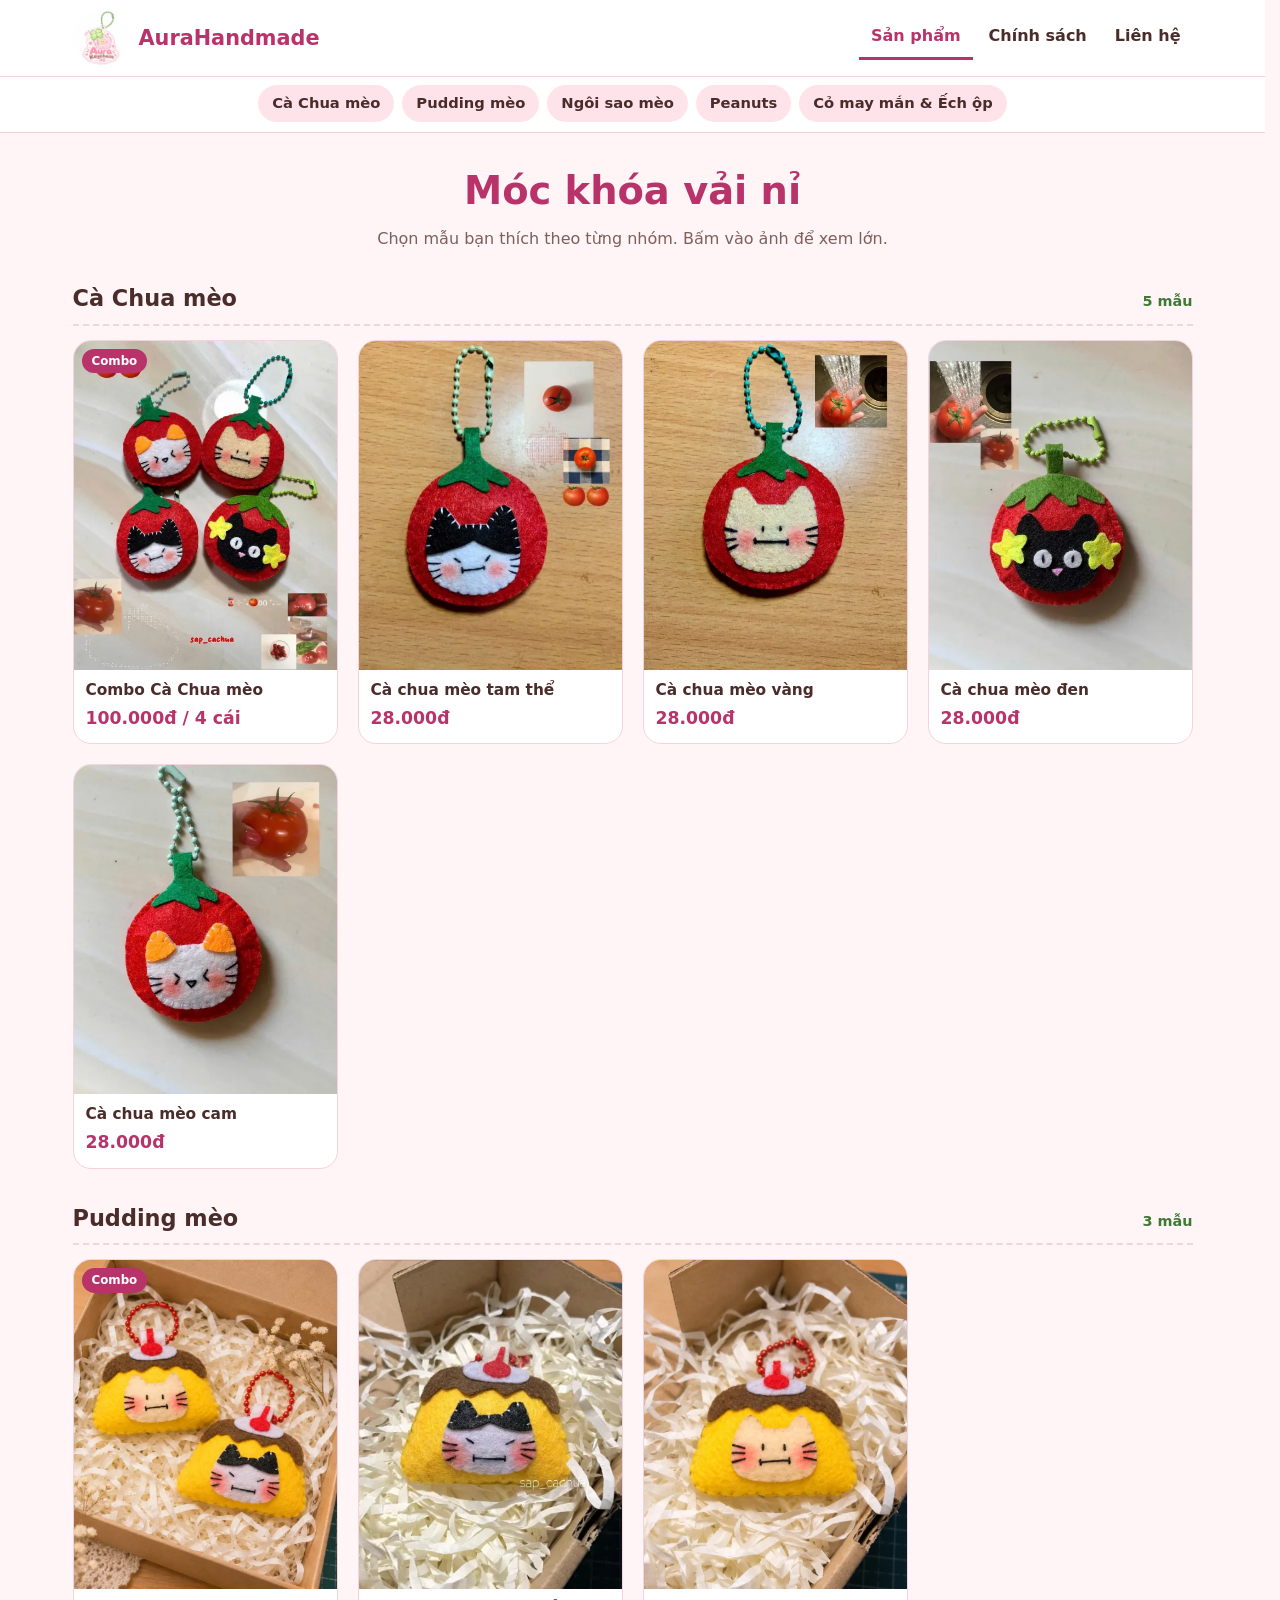
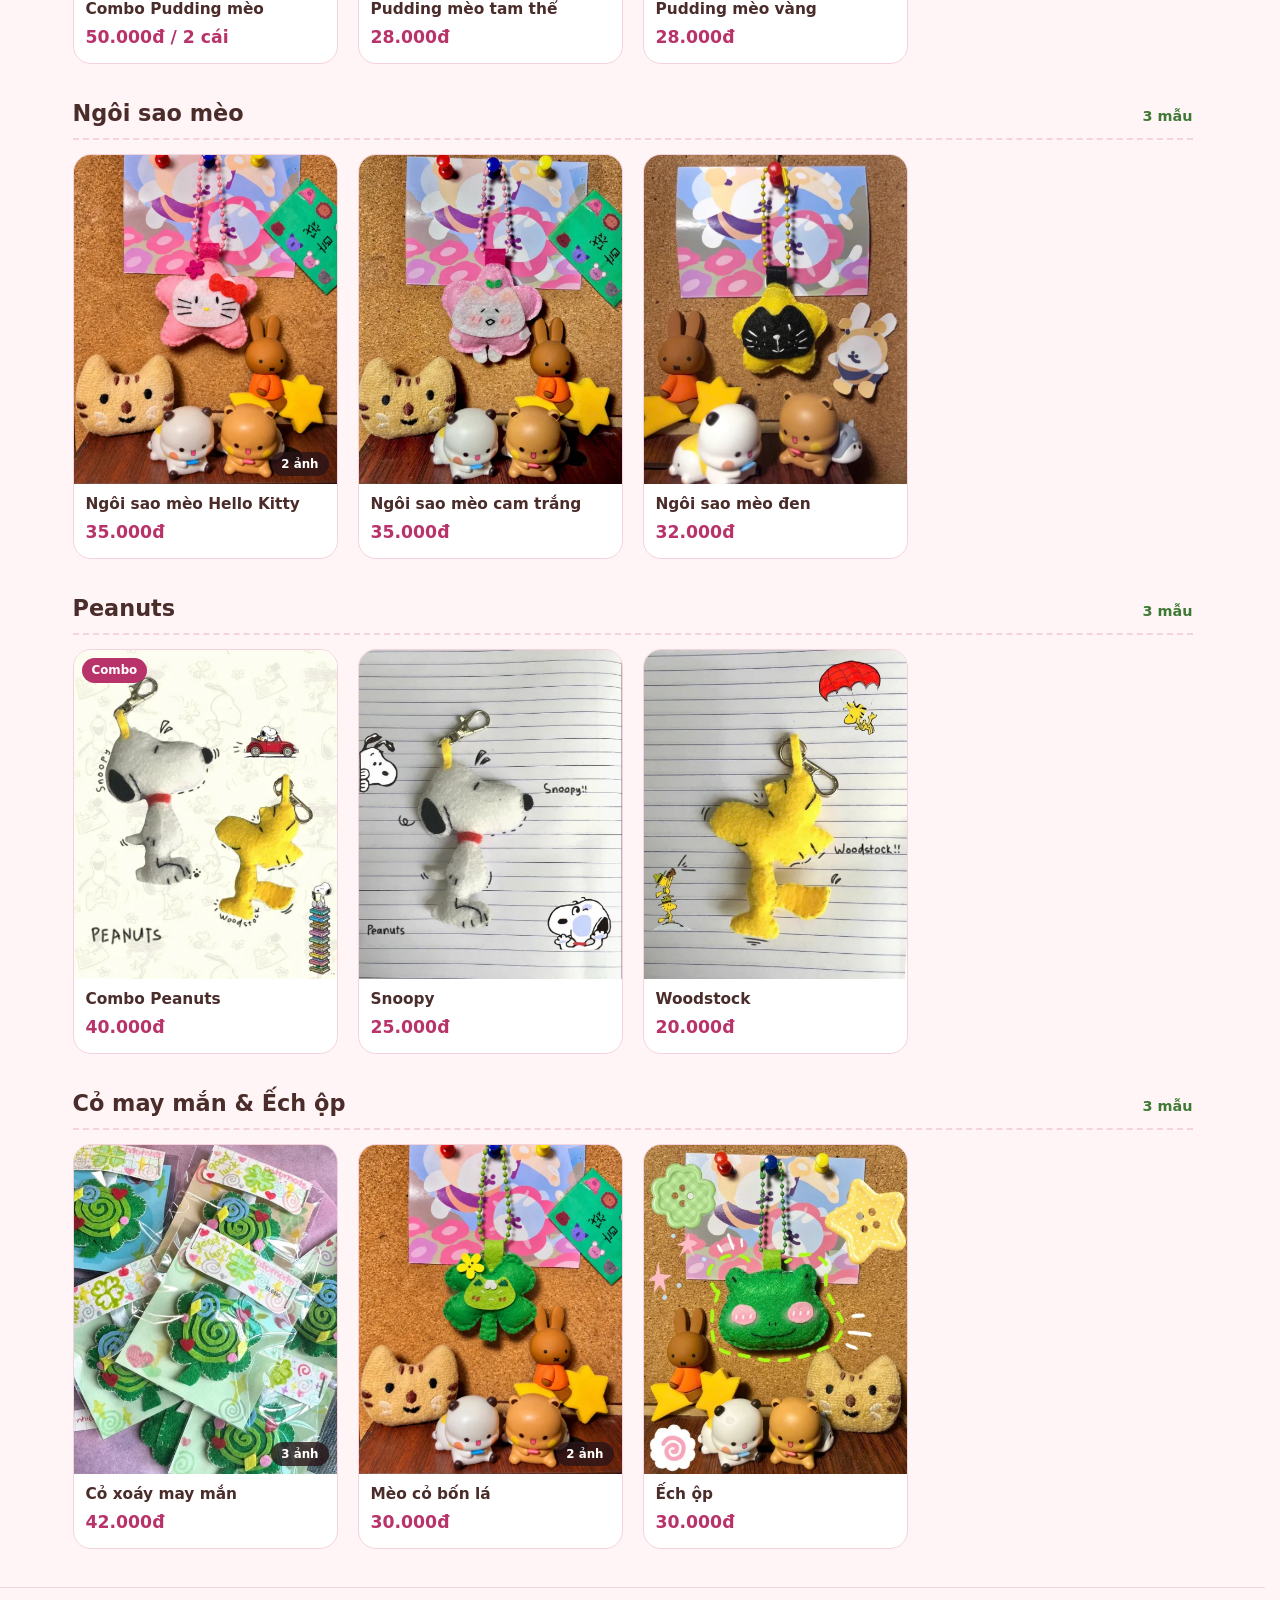
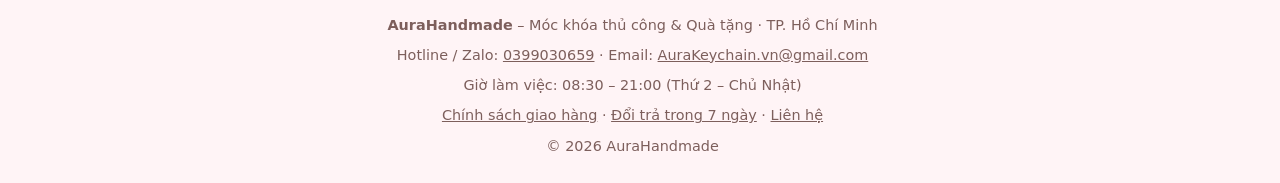
==== index.html @ 4227e66e "Đổi tên thành AuraHandmade, thêm trang Chính sách và Liên hệ - Chính sách giao hàng và đổi trả trong" ====
<!doctype html>
<html lang="vi">
<head>
<meta charset="utf-8">
<meta name="viewport" content="width=device-width, initial-scale=1">
<title>AuraHandmade – Móc khóa vải nỉ</title>
<meta name="description" content="AuraHandmade: móc khóa vải nỉ Cà Chua mèo, Pudding mèo, Ngôi sao mèo, Peanuts, Cỏ may mắn và Ếch ộp. Xem hình ảnh và giá từng mẫu.">
<meta name="theme-color" content="#fff4f6">
<link rel="icon" type="image/png" href="anh/favicon-64.png">
<link rel="stylesheet" href="style.css">
</head>
<body>

<a class="skip" href="#noi-dung">Bỏ qua tới sản phẩm</a>

<header class="top">
  <div class="wrap">
    <a class="brand" href="./">
      <img src="anh/logo-256.webp" alt="" width="56" height="56">
      <span>AuraHandmade</span>
    </a>
    <nav aria-label="Trang">
      <ul class="pages">
        <li><a href="./" aria-current="page">Sản phẩm</a></li>
        <li><a href="chinh-sach.html">Chính sách</a></li>
        <li><a href="lien-he.html">Liên hệ</a></li>
      </ul>
    </nav>
  </div>
</header>

<nav class="groups" aria-label="Nhóm sản phẩm">
  <ul id="menu" class="wrap"></ul>
</nav>

<main id="noi-dung" class="wrap">
  <div class="intro">
    <h1>Móc khóa vải nỉ</h1>
    <p>Chọn mẫu bạn thích theo từng nhóm. Bấm vào ảnh để xem lớn.</p>
  </div>
  <noscript><p>Trang cần JavaScript để hiển thị danh sách sản phẩm.</p></noscript>
  <div id="catalog"></div>
</main>

<footer>
  <div class="wrap">
    <p><strong>AuraHandmade</strong> – Móc khóa thủ công &amp; Quà tặng · TP. Hồ Chí Minh</p>
    <p>Hotline / Zalo: <a href="tel:0399030659">0399030659</a> · Email: <a href="mailto:AuraKeychain.vn@gmail.com">AuraKeychain.vn@gmail.com</a></p>
    <p>Giờ làm việc: 08:30 – 21:00 (Thứ 2 – Chủ Nhật)</p>
    <p><a href="chinh-sach.html#giao-hang">Chính sách giao hàng</a> · <a href="chinh-sach.html#doi-tra">Đổi trả trong 7 ngày</a> · <a href="lien-he.html">Liên hệ</a></p>
    <p>© 2026 AuraHandmade</p>
  </div>
</footer>

<dialog id="viewer" closedby="any" aria-labelledby="vTitle">
  <button type="button" class="close" id="vClose" aria-label="Đóng">×</button>
  <img id="vImg" alt="">
  <div class="vbar">
    <button type="button" class="nav" id="vPrev" aria-label="Ảnh trước">‹</button>
    <div class="vtext">
      <h2 id="vTitle"></h2>
      <p><b id="vPrice"></b> <span id="vCount"></span></p>
    </div>
    <button type="button" class="nav" id="vNext" aria-label="Ảnh sau">›</button>
  </div>
</dialog>

<script src="products.js"></script>
<script src="script.js"></script>
</body>
</html>
---- style.css ----
/* AuraHandmade – màu lấy theo logo: hồng, nâu, xanh cỏ. Ưu tiên điện thoại. */
:root {
  --bg: #fff4f6; --surface: #ffffff; --ink: #4a2c2a; --muted: #7d5f5c;
  --pink: #b8336a; --on-pink: #ffffff; --soft: #ffe3ea; --green: #3f7a34;
  --line: #f4d3dc; --shadow: 0 10px 28px rgba(120, 40, 70, .14);
}
@media (prefers-color-scheme: dark) {
  :root {
    --bg: #1f1416; --surface: #2b1c20; --ink: #f8e9ec; --muted: #c9aab0;
    --pink: #f291b5; --on-pink: #2b1219; --soft: #43252f; --green: #9bd18c;
    --line: #4a2f37; --shadow: 0 10px 28px rgba(0, 0, 0, .45);
  }
}
* { box-sizing: border-box; }
html { scroll-behavior: smooth; scroll-padding-top: 76px; scrollbar-gutter: stable; }
body { margin: 0; background: var(--bg); color: var(--ink); line-height: 1.55;
  font-family: "Segoe UI", system-ui, -apple-system, Roboto, Arial, sans-serif; }
a { color: inherit; }
button { font: inherit; cursor: pointer; }
:focus-visible { outline: 3px solid var(--pink); outline-offset: 2px; }
.wrap { width: min(1120px, 100% - 28px); margin-inline: auto; }
.skip { position: absolute; left: -999px; }
.skip:focus { left: 12px; top: 12px; z-index: 20; padding: 8px 14px; border-radius: 8px; background: var(--surface); }

/* Đầu trang: tên cửa hàng và menu các trang */
.top { background: var(--surface); border-bottom: 1px solid var(--line); }
.top .wrap { display: flex; flex-wrap: wrap; align-items: center; justify-content: space-between; gap: 4px 16px; padding: 10px 0; }
.brand { display: flex; align-items: center; gap: 10px; font-weight: 800; font-size: 1.3rem; color: var(--pink); text-decoration: none; }
.brand img { border-radius: 50%; background: #fff; }
.pages { display: flex; gap: 4px; margin: 0; padding: 0; list-style: none; }
.pages a { display: block; padding: 8px 12px; border-bottom: 3px solid transparent; font-weight: 600; text-decoration: none; }
.pages a:hover { color: var(--pink); }
.pages a[aria-current="page"] { border-bottom-color: var(--pink); color: var(--pink); }

/* Menu nhóm sản phẩm, dính ở mép trên khi cuộn */
.groups { position: sticky; top: 0; z-index: 10; background: var(--surface); border-bottom: 1px solid var(--line); }
.groups ul { display: flex; justify-content: safe center; gap: 8px; min-height: 55px; margin-block: 0; padding: 8px 2px; overflow-x: auto; list-style: none; }
.groups a { display: block; padding: 7px 14px; border-radius: 999px; background: var(--soft); font-size: .92rem; font-weight: 600; white-space: nowrap; text-decoration: none; }
.groups a:hover { background: var(--pink); color: var(--on-pink); }

.intro { padding: 28px 0 4px; text-align: center; }
.intro h1 { margin: 0 0 6px; font-size: clamp(1.7rem, 5vw, 2.4rem); color: var(--pink); }
.intro p { margin: 0; color: var(--muted); }

/* Nhóm sản phẩm */
/* Giữ chỗ trước khi JavaScript dựng danh sách, để chân trang không bị nhảy. */
#catalog { min-height: 100vh; }
#catalog section { padding: 26px 0 6px; }
.group-head { display: flex; align-items: baseline; justify-content: space-between; gap: 12px; margin-bottom: 14px; border-bottom: 2px dashed var(--line); }
.group-head h2 { margin: 0 0 8px; font-size: 1.4rem; }
.total { color: var(--green); font-size: .9rem; font-weight: 700; }
.grid { display: grid; grid-template-columns: repeat(2, minmax(0, 1fr)); gap: 12px; margin: 0; padding: 0; list-style: none; }
@media (min-width: 620px) { .grid { grid-template-columns: repeat(3, minmax(0, 1fr)); gap: 16px; } }
@media (min-width: 960px) { .grid { grid-template-columns: repeat(4, minmax(0, 1fr)); gap: 20px; } }

.card { display: flex; flex-direction: column; overflow: hidden; background: var(--surface); border: 1px solid var(--line); border-radius: 18px; transition: transform .2s, box-shadow .2s; }
.card:hover { transform: translateY(-3px); box-shadow: var(--shadow); }
.photo { position: relative; display: block; padding: 0; border: 0; background: var(--soft); }
.photo img { display: block; width: 100%; height: auto; aspect-ratio: 4 / 5; object-fit: cover; }
.photo:focus-visible { outline-offset: -3px; }
.count, .combo { position: absolute; padding: 3px 10px; border-radius: 999px; font-size: .74rem; font-weight: 700; }
.count { right: 8px; bottom: 8px; background: rgba(40, 20, 24, .78); color: #fff; }
.combo { left: 8px; top: 8px; background: var(--pink); color: var(--on-pink); }
.card h3 { margin: 0; padding: 10px 12px 0; font-size: .96rem; line-height: 1.35; }
.price { margin: auto 0 0; padding: 4px 12px 12px; color: var(--pink); font-size: 1.08rem; font-weight: 800; }

/* Trang chính sách và liên hệ */
.doc { max-width: 760px; }
.doc section { margin-top: 20px; padding: 4px 18px 10px; background: var(--surface); border: 1px solid var(--line); border-radius: 18px; }
.doc h2 { font-size: 1.3rem; color: var(--pink); }
.doc h3 { margin: 18px 0 4px; font-size: 1.02rem; }
.doc p, .doc ul, .doc ol { margin: 6px 0 10px; }
.doc ul, .doc ol { padding-left: 22px; }
.doc li { margin-bottom: 4px; }
.doc a { color: var(--pink); font-weight: 600; }
.doc dt { margin-top: 14px; color: var(--muted); font-size: .9rem; }
.doc dd { margin: 2px 0 0; font-size: 1.08rem; overflow-wrap: anywhere; }
.doc .actions { display: flex; flex-wrap: wrap; gap: 10px; margin-top: 8px; }
.doc .actions a { padding: 10px 18px; border-radius: 999px; background: var(--pink); color: var(--on-pink); font-size: .95rem; text-decoration: none; }

footer { margin-top: 32px; padding: 20px 0; border-top: 1px solid var(--line); text-align: center; color: var(--muted); font-size: .9rem; }
footer p { margin: 6px 0; overflow-wrap: anywhere; }
footer a { display: inline-block; padding-block: 2px; }

/* Hộp xem ảnh lớn */
#viewer { width: min(94vw, 560px); max-height: 94dvh; padding: 0; border: 0; border-radius: 18px; background: var(--surface); color: var(--ink); box-shadow: var(--shadow); }
#viewer:modal { overscroll-behavior: contain; }
#viewer::backdrop { background: rgba(30, 12, 18, .75); overflow: hidden; overscroll-behavior: contain; }
#vImg { display: block; width: 100%; height: auto; max-height: calc(94dvh - 96px); object-fit: contain; background: var(--soft); }
.vbar { display: flex; align-items: center; gap: 10px; min-height: 90px; padding: 10px 12px; }
.vtext { flex: 1; text-align: center; }
.vtext h2 { margin: 0; font-size: 1.05rem; }
.vtext p { margin: 2px 0 0; }
.vtext b { color: var(--pink); font-size: 1.15rem; }
.vtext span { color: var(--muted); font-size: .88rem; }
.nav, .close { display: grid; place-items: center; width: 44px; height: 44px; border: 0; border-radius: 50%; font-size: 1.6rem; line-height: 1; }
.nav { flex: none; background: var(--soft); color: var(--ink); }
.close { position: absolute; top: 10px; right: 10px; z-index: 1; background: rgba(40, 20, 24, .78); color: #fff; }
[hidden] { display: none !important; }

@media (prefers-reduced-motion: reduce) { * { scroll-behavior: auto !important; transition: none !important; } }
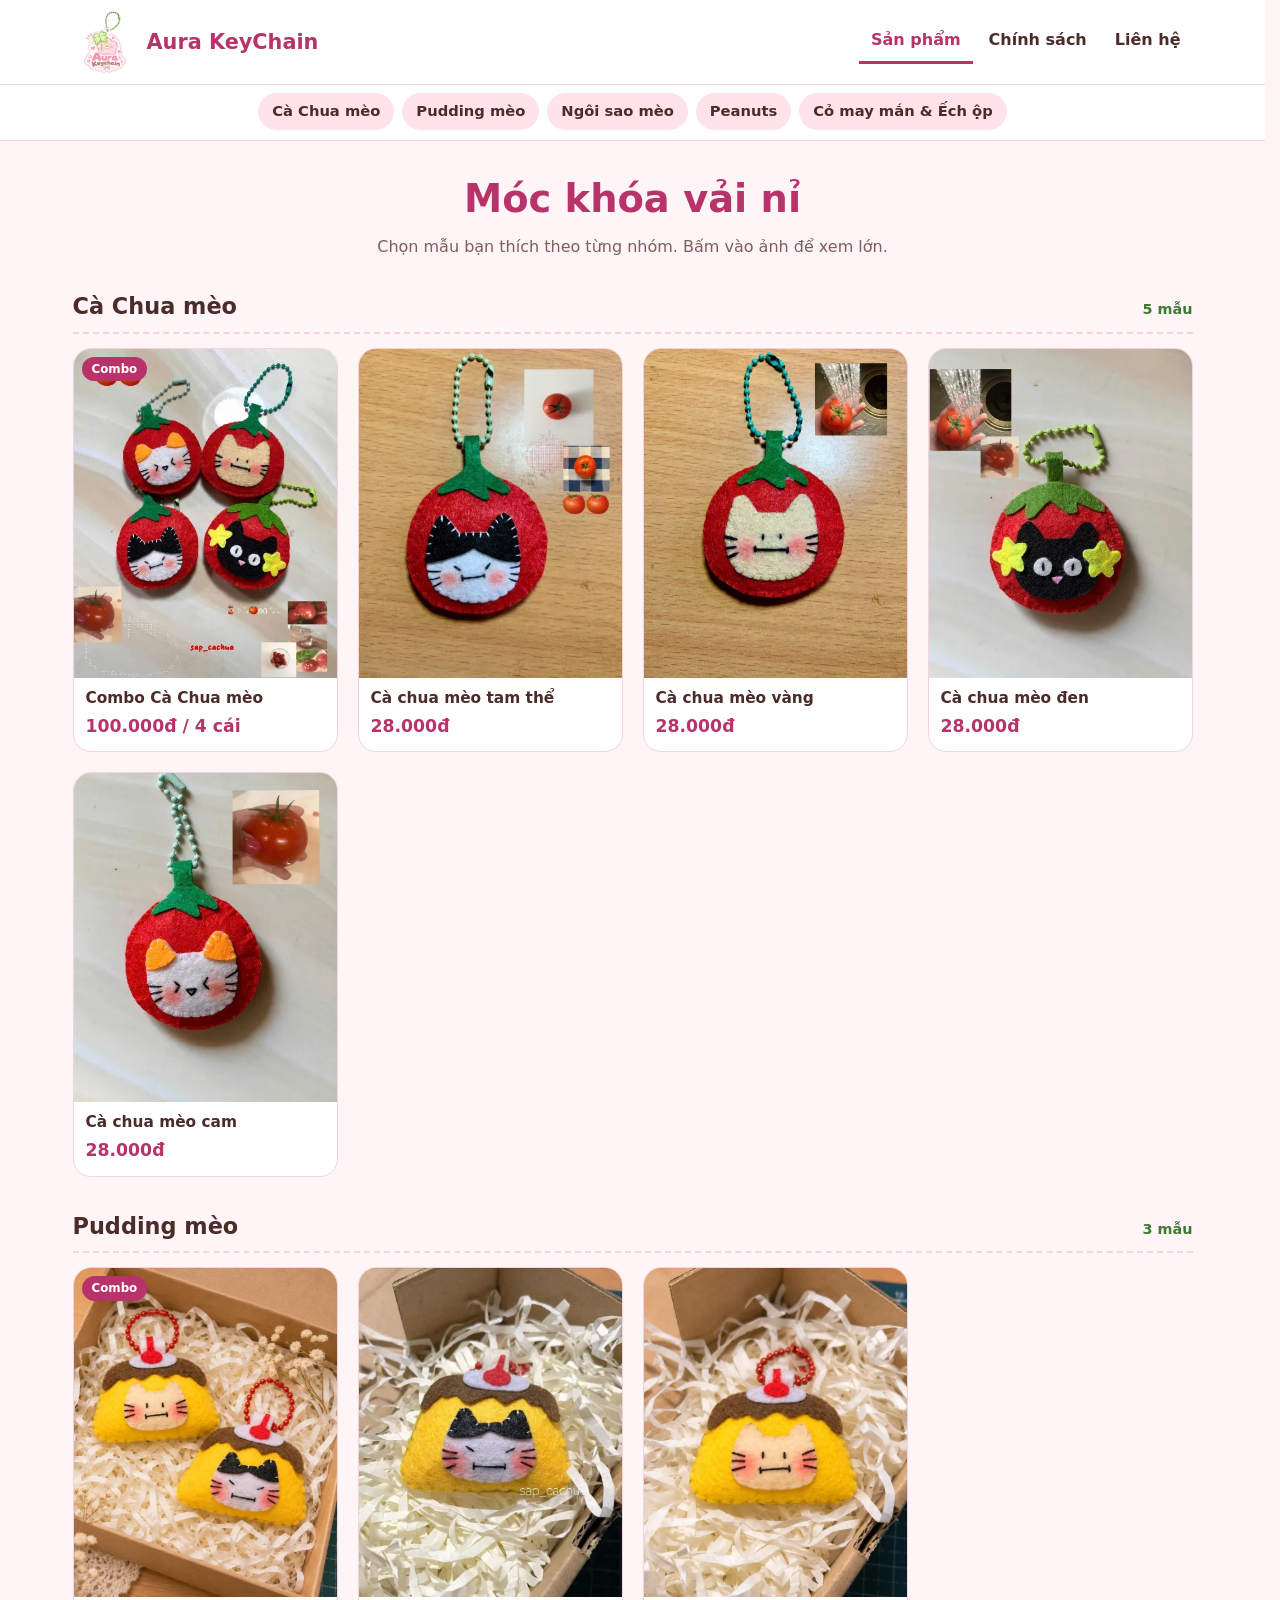
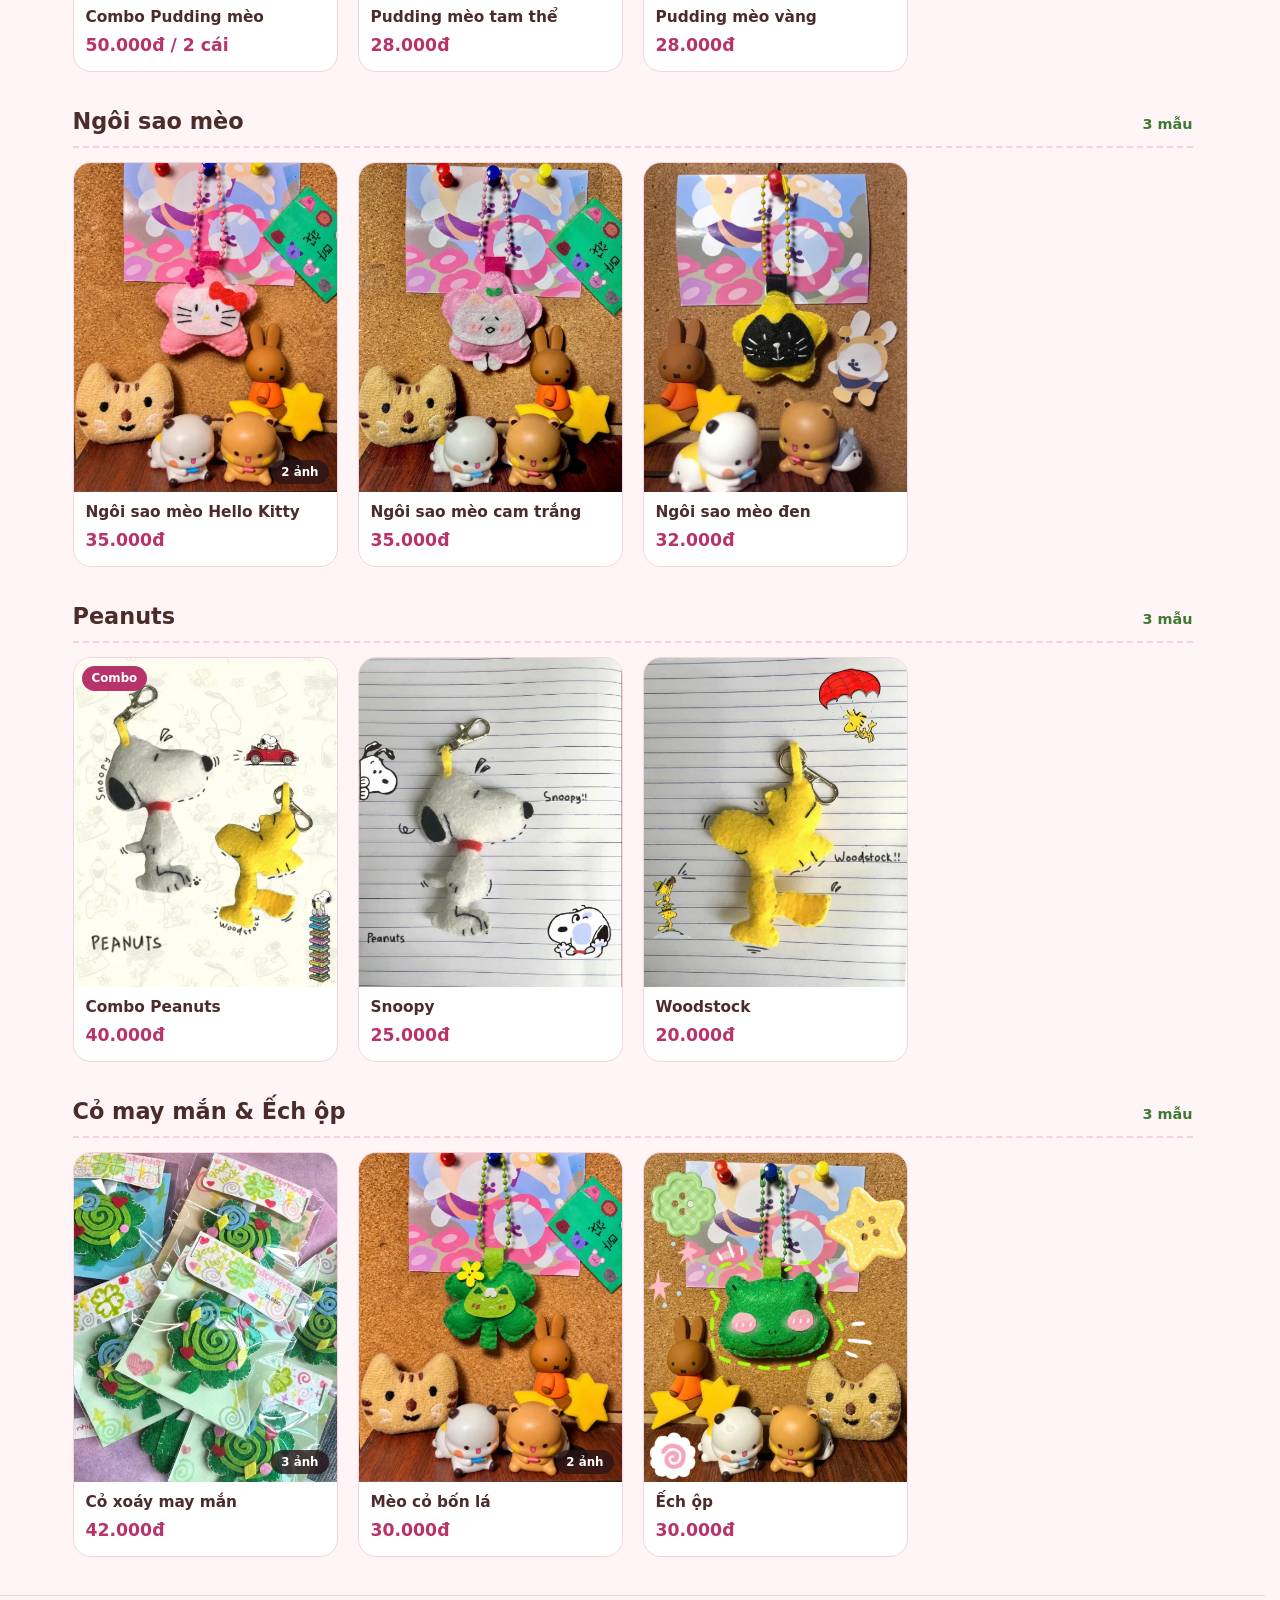
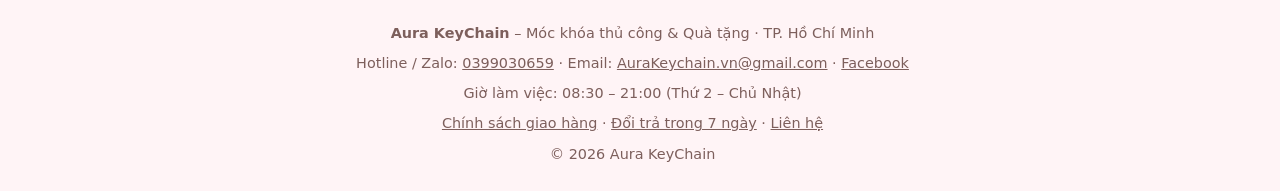
==== commit 8b61e92e: "Đổi tên thành Aura KeyChain, thay logo và gắn link Facebook - Logo và biểu tượng tab làm từ ảnh mới," ====
--- a/index.html
+++ b/index.html
@@ -3,8 +3,8 @@
 <head>
 <meta charset="utf-8">
 <meta name="viewport" content="width=device-width, initial-scale=1">
-<title>AuraHandmade – Móc khóa vải nỉ</title>
-<meta name="description" content="AuraHandmade: móc khóa vải nỉ Cà Chua mèo, Pudding mèo, Ngôi sao mèo, Peanuts, Cỏ may mắn và Ếch ộp. Xem hình ảnh và giá từng mẫu.">
+<title>Aura KeyChain – Móc khóa vải nỉ</title>
+<meta name="description" content="Aura KeyChain: móc khóa vải nỉ Cà Chua mèo, Pudding mèo, Ngôi sao mèo, Peanuts, Cỏ may mắn và Ếch ộp. Xem hình ảnh và giá từng mẫu.">
 <meta name="theme-color" content="#fff4f6">
 <link rel="icon" type="image/png" href="anh/favicon-64.png">
 <link rel="stylesheet" href="style.css">
@@ -16,8 +16,8 @@
 <header class="top">
   <div class="wrap">
     <a class="brand" href="./">
-      <img src="anh/logo-256.webp" alt="" width="56" height="56">
-      <span>AuraHandmade</span>
+      <img src="anh/logo-256.webp" alt="" width="64" height="64">
+      <span>Aura KeyChain</span>
     </a>
     <nav aria-label="Trang">
       <ul class="pages">
@@ -44,11 +44,11 @@
 
 <footer>
   <div class="wrap">
-    <p><strong>AuraHandmade</strong> – Móc khóa thủ công &amp; Quà tặng · TP. Hồ Chí Minh</p>
-    <p>Hotline / Zalo: <a href="tel:0399030659">0399030659</a> · Email: <a href="mailto:AuraKeychain.vn@gmail.com">AuraKeychain.vn@gmail.com</a></p>
+    <p><strong>Aura KeyChain</strong> – Móc khóa thủ công &amp; Quà tặng · TP. Hồ Chí Minh</p>
+    <p>Hotline / Zalo: <a href="tel:0399030659">0399030659</a> · Email: <a href="mailto:AuraKeychain.vn@gmail.com">AuraKeychain.vn@gmail.com</a> · <a href="https://www.facebook.com/aurakeychain.25" rel="noopener">Facebook</a></p>
     <p>Giờ làm việc: 08:30 – 21:00 (Thứ 2 – Chủ Nhật)</p>
     <p><a href="chinh-sach.html#giao-hang">Chính sách giao hàng</a> · <a href="chinh-sach.html#doi-tra">Đổi trả trong 7 ngày</a> · <a href="lien-he.html">Liên hệ</a></p>
-    <p>© 2026 AuraHandmade</p>
+    <p>© 2026 Aura KeyChain</p>
   </div>
 </footer>
 
--- a/style.css
+++ b/style.css
@@ -1,4 +1,4 @@
-/* AuraHandmade – màu lấy theo logo: hồng, nâu, xanh cỏ. Ưu tiên điện thoại. */
+/* Aura KeyChain – màu lấy theo logo: hồng, nâu, xanh cỏ. Ưu tiên điện thoại. */
 :root {
   --bg: #fff4f6; --surface: #ffffff; --ink: #4a2c2a; --muted: #7d5f5c;
   --pink: #b8336a; --on-pink: #ffffff; --soft: #ffe3ea; --green: #3f7a34;
@@ -26,7 +26,7 @@
 .top { background: var(--surface); border-bottom: 1px solid var(--line); }
 .top .wrap { display: flex; flex-wrap: wrap; align-items: center; justify-content: space-between; gap: 4px 16px; padding: 10px 0; }
 .brand { display: flex; align-items: center; gap: 10px; font-weight: 800; font-size: 1.3rem; color: var(--pink); text-decoration: none; }
-.brand img { border-radius: 50%; background: #fff; }
+.brand img { border-radius: 14px; background: #fff; }
 .pages { display: flex; gap: 4px; margin: 0; padding: 0; list-style: none; }
 .pages a { display: block; padding: 8px 12px; border-bottom: 3px solid transparent; font-weight: 600; text-decoration: none; }
 .pages a:hover { color: var(--pink); }
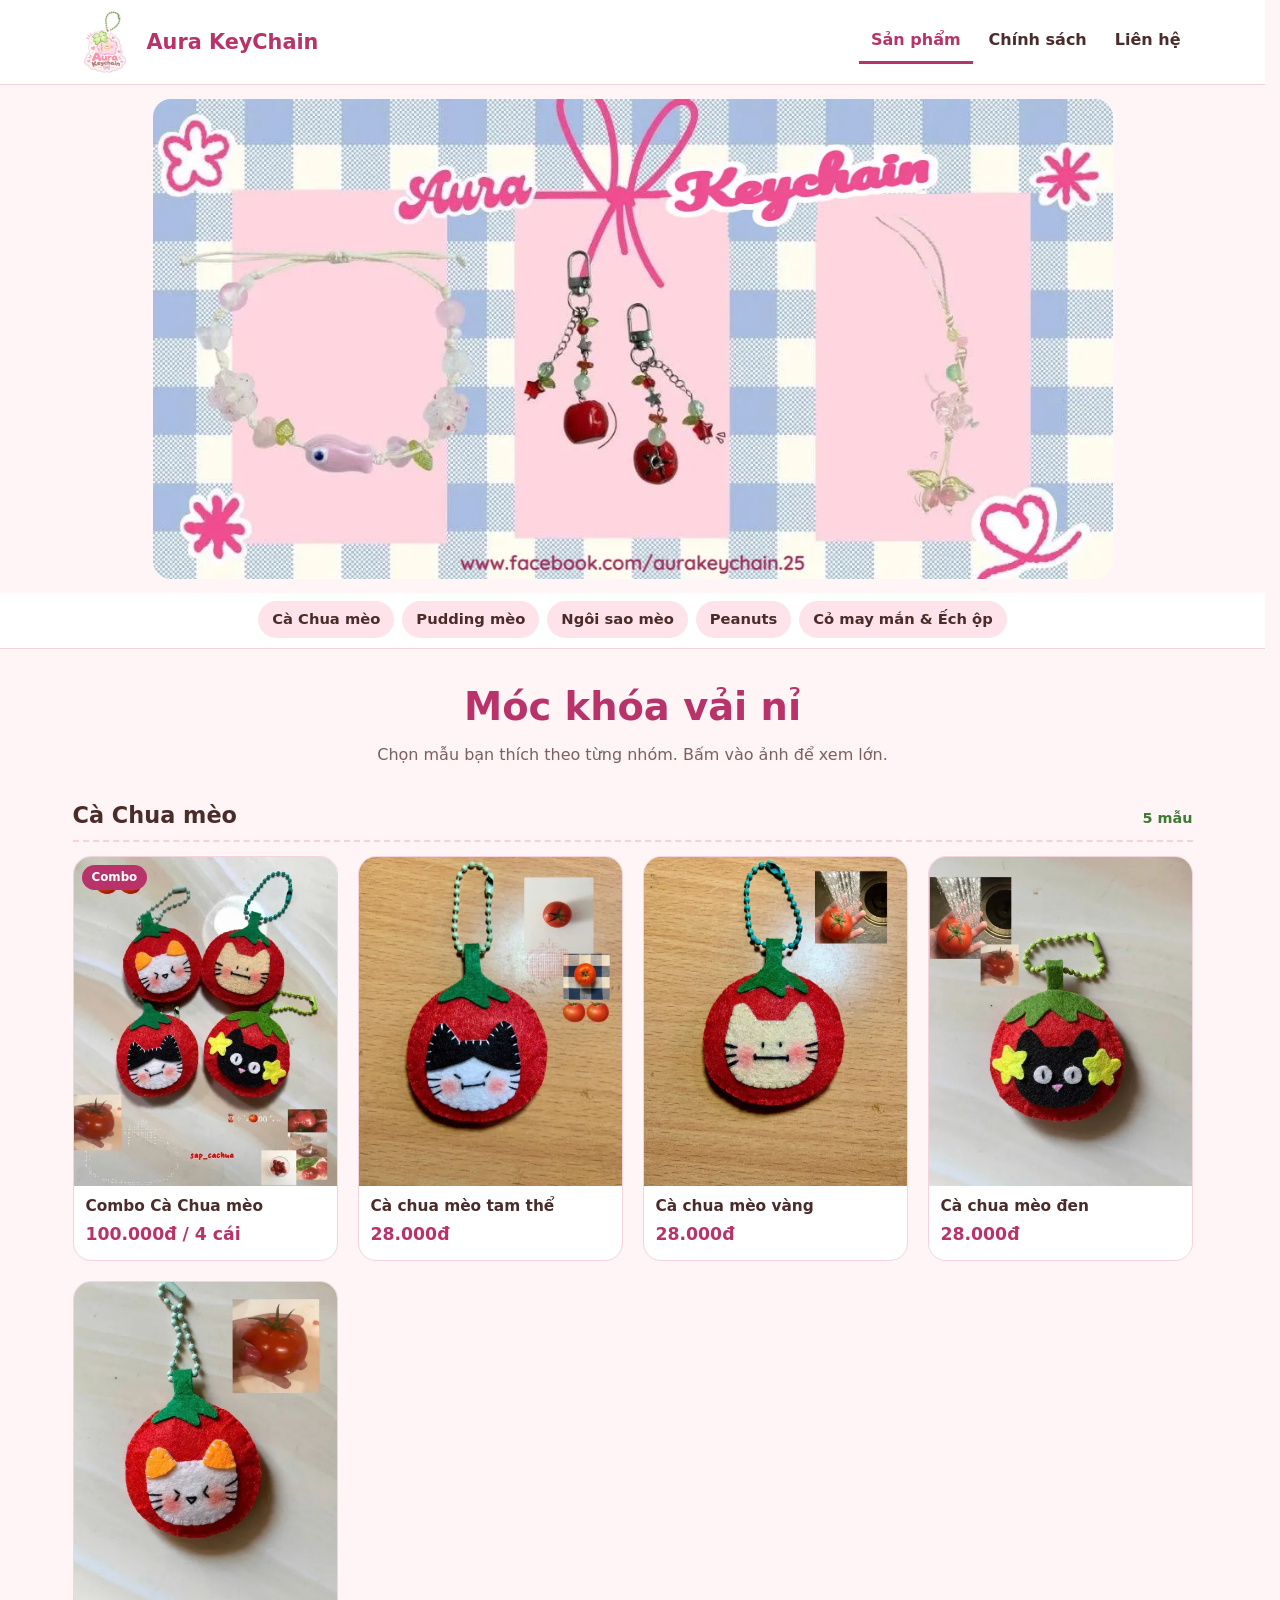
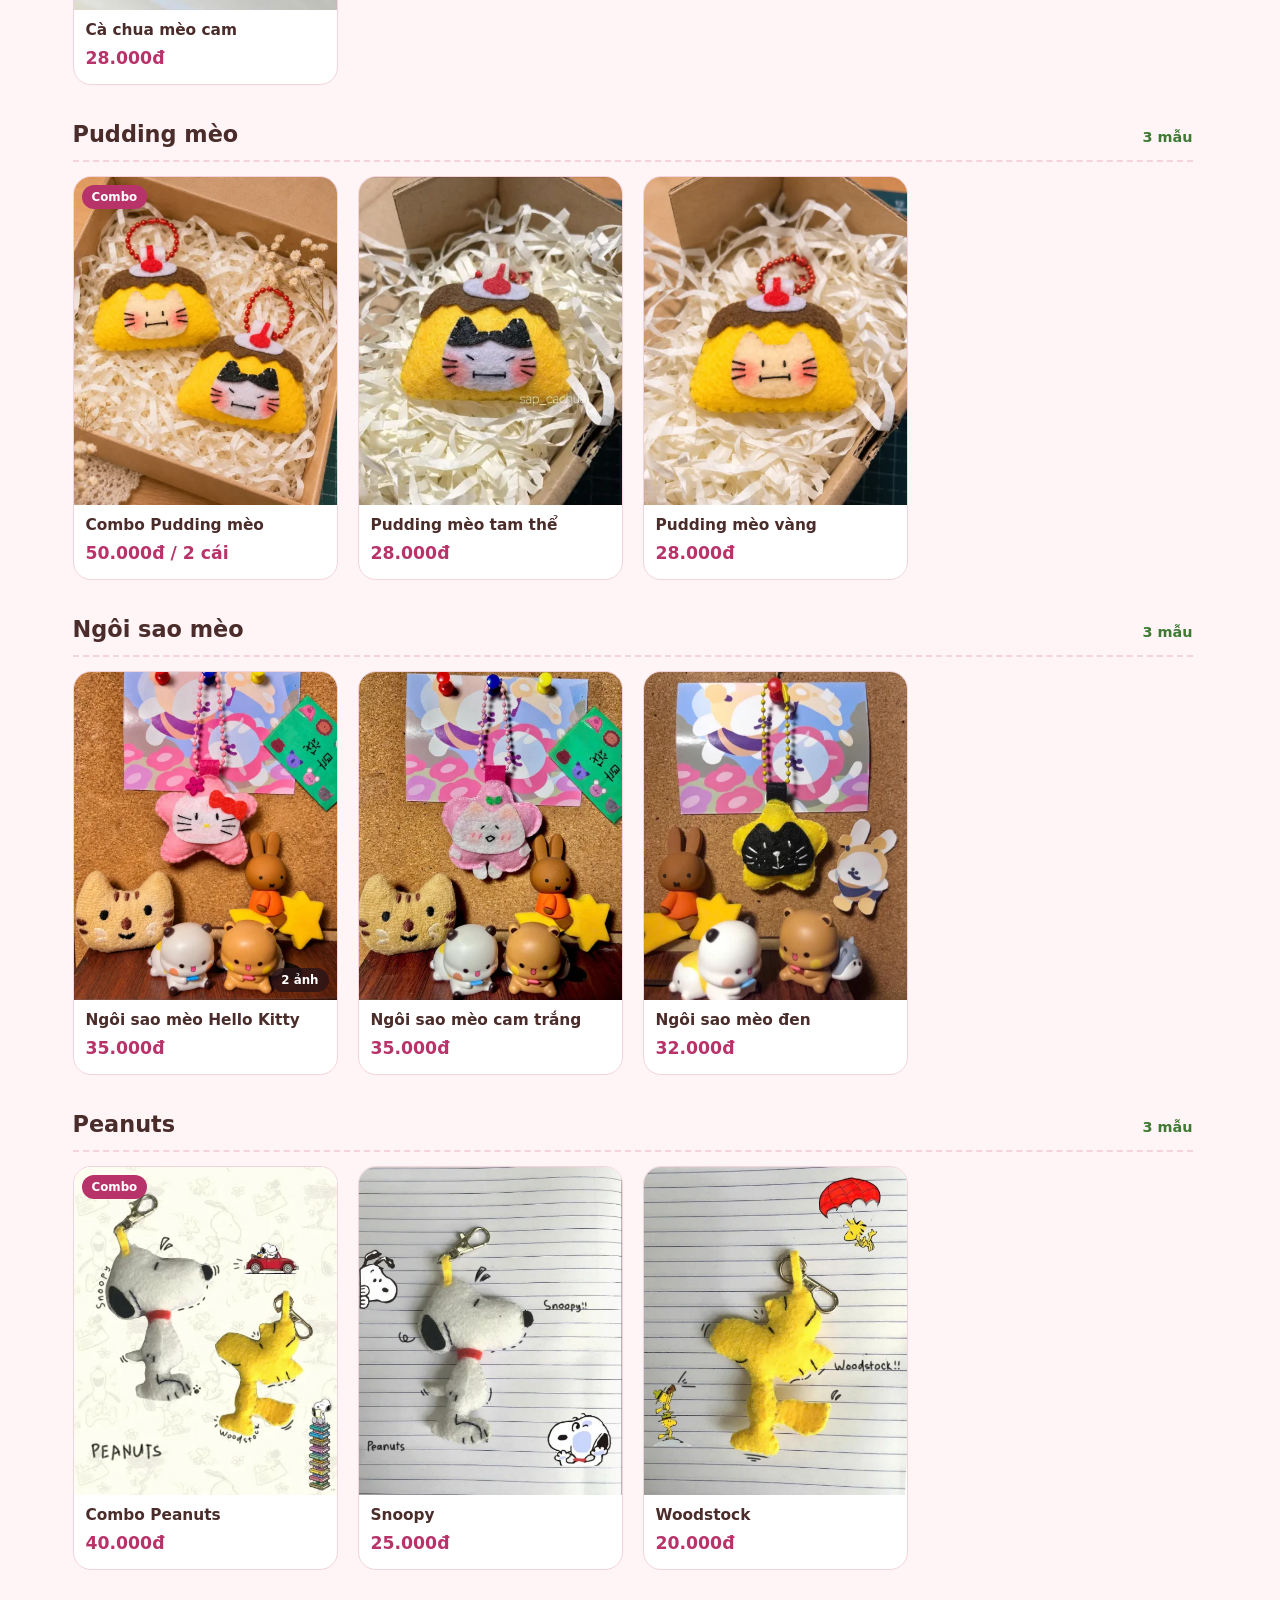
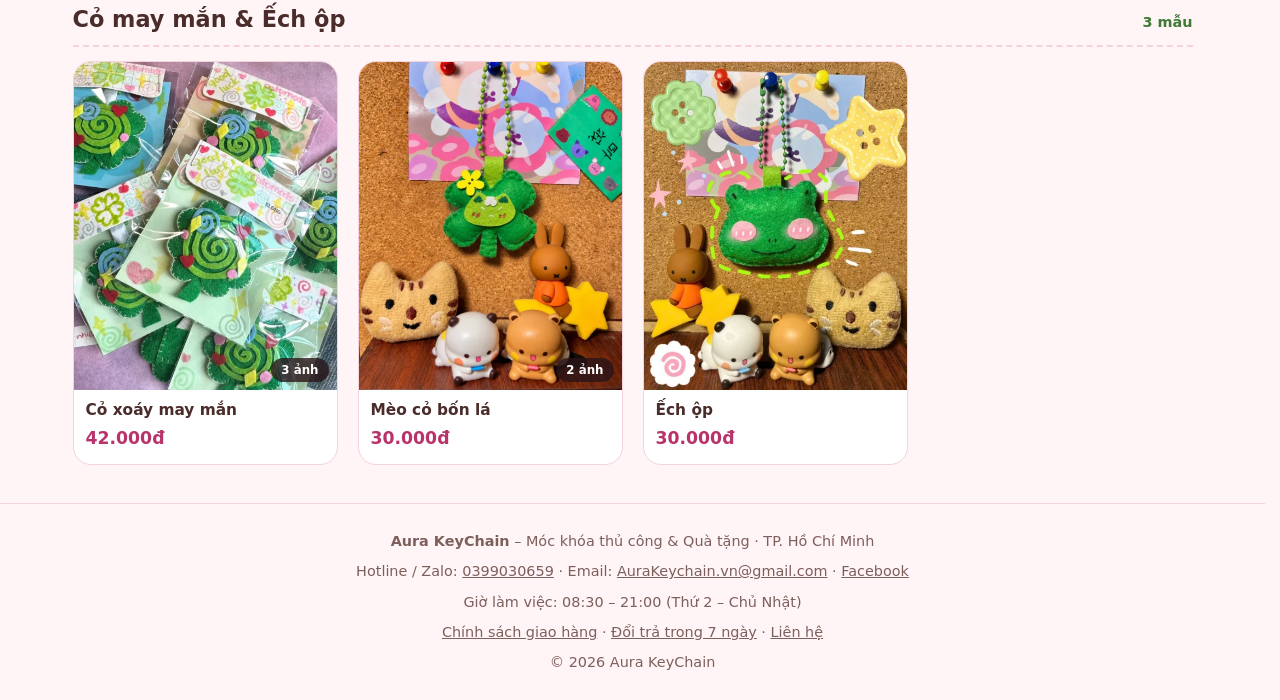
==== commit f1a2c123: "Thêm ảnh bìa Aura Keychain ở đầu trang chủ - Chữ và link Facebook trên ảnh đã được sửa theo tên hiện" ====
--- a/index.html
+++ b/index.html
@@ -28,6 +28,12 @@
     </nav>
   </div>
 </header>
+
+<div class="cover">
+  <img src="anh/bia-1133.webp" srcset="anh/bia-640.webp 640w, anh/bia-800.webp 800w, anh/bia-1133.webp 1133w"
+    sizes="(max-width: 988px) calc(100vw - 28px), 960px" width="1133" height="567" fetchpriority="high"
+    alt="Ảnh bìa Aura Keychain: vòng tay và dây treo hạt làm thủ công. www.facebook.com/aurakeychain.25">
+</div>
 
 <nav class="groups" aria-label="Nhóm sản phẩm">
   <ul id="menu" class="wrap"></ul>
--- a/style.css
+++ b/style.css
@@ -31,6 +31,10 @@
 .pages a { display: block; padding: 8px 12px; border-bottom: 3px solid transparent; font-weight: 600; text-decoration: none; }
 .pages a:hover { color: var(--pink); }
 .pages a[aria-current="page"] { border-bottom-color: var(--pink); color: var(--pink); }
+
+/* Ảnh bìa trang chủ */
+.cover { width: min(960px, 100% - 28px); margin: 14px auto; }
+.cover img { display: block; width: 100%; height: auto; border-radius: 18px; }
 
 /* Menu nhóm sản phẩm, dính ở mép trên khi cuộn */
 .groups { position: sticky; top: 0; z-index: 10; background: var(--surface); border-bottom: 1px solid var(--line); }
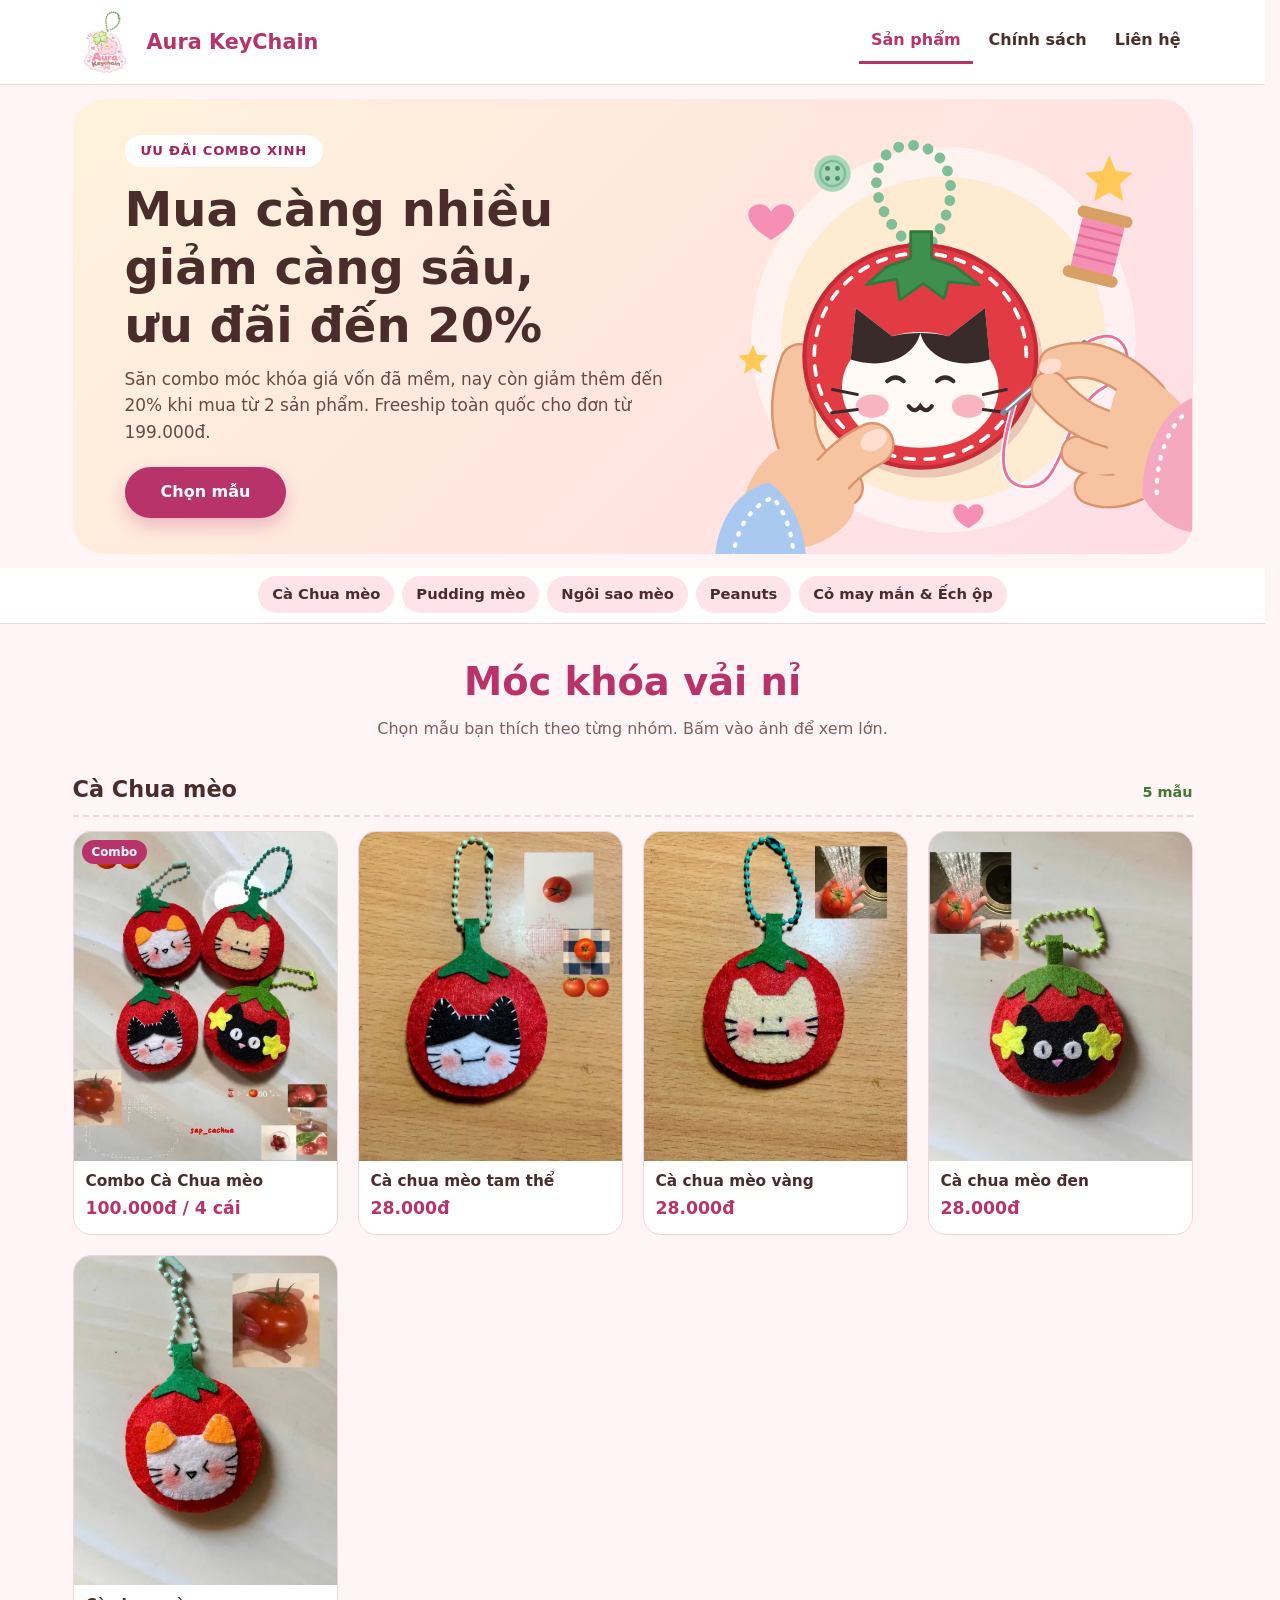
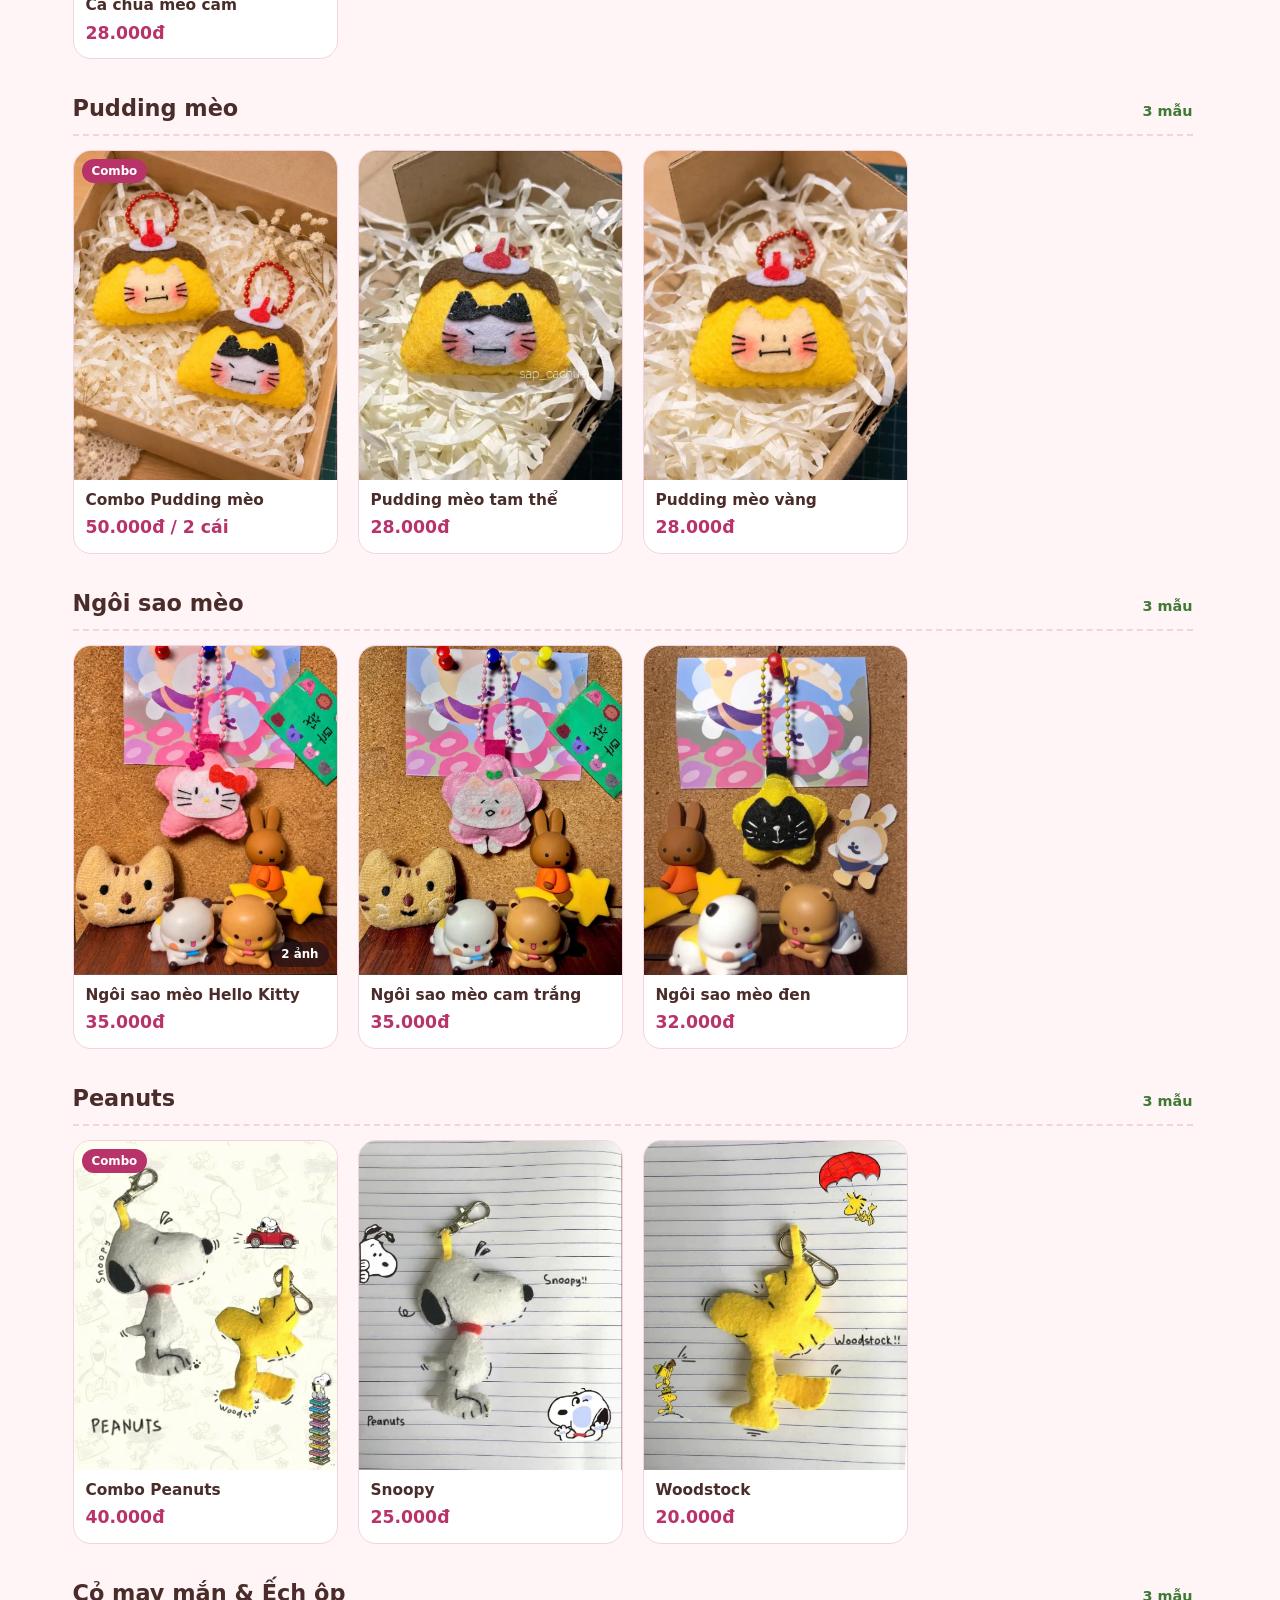
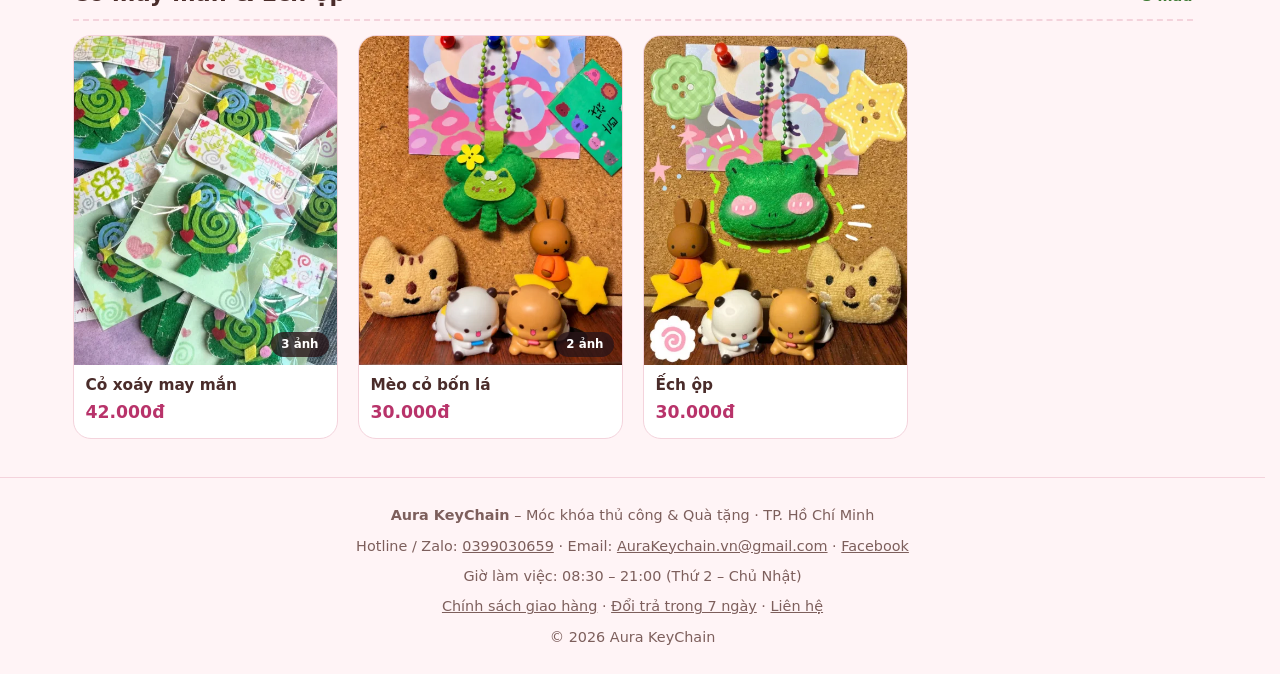
==== commit 81f1413b: "Thay ảnh bìa bằng Hero Banner, bật đo lượt truy cập, thêm sitemap - Hero Banner 2 cột với hình minh " ====
--- a/index.html
+++ b/index.html
@@ -5,6 +5,7 @@
 <meta name="viewport" content="width=device-width, initial-scale=1">
 <title>Aura KeyChain – Móc khóa vải nỉ</title>
 <meta name="description" content="Aura KeyChain: móc khóa vải nỉ Cà Chua mèo, Pudding mèo, Ngôi sao mèo, Peanuts, Cỏ may mắn và Ếch ộp. Xem hình ảnh và giá từng mẫu.">
+<link rel="canonical" href="https://aura-keychain.vercel.app/">
 <meta name="theme-color" content="#fff4f6">
 <link rel="icon" type="image/png" href="anh/favicon-64.png">
 <link rel="stylesheet" href="style.css">
@@ -29,11 +30,15 @@
   </div>
 </header>
 
-<div class="cover">
-  <img src="anh/bia-1133.webp" srcset="anh/bia-640.webp 640w, anh/bia-800.webp 800w, anh/bia-1133.webp 1133w"
-    sizes="(max-width: 988px) calc(100vw - 28px), 960px" width="1133" height="567" fetchpriority="high"
-    alt="Ảnh bìa Aura Keychain: vòng tay và dây treo hạt làm thủ công. www.facebook.com/aurakeychain.25">
-</div>
+<section class="hero" aria-labelledby="hero-title">
+  <div class="hero-text">
+    <p class="badge">ƯU ĐÃI COMBO XINH</p>
+    <h1 id="hero-title">Mua càng nhiều giảm càng sâu, ưu đãi đến 20%</h1>
+    <p class="lead">Săn combo móc khóa giá vốn đã mềm, nay còn giảm thêm đến 20% khi mua từ 2 sản phẩm. Freeship toàn quốc cho đơn từ 199.000đ.</p>
+    <a class="cta" href="#noi-dung">Chọn mẫu</a>
+  </div>
+  <img src="anh/hero-khau.svg" alt="Hai bàn tay đang khâu một móc khóa vải nỉ hình cà chua mèo" width="600" height="520" fetchpriority="high">
+</section>
 
 <nav class="groups" aria-label="Nhóm sản phẩm">
   <ul id="menu" class="wrap"></ul>
@@ -41,7 +46,7 @@
 
 <main id="noi-dung" class="wrap">
   <div class="intro">
-    <h1>Móc khóa vải nỉ</h1>
+    <h2>Móc khóa vải nỉ</h2>
     <p>Chọn mẫu bạn thích theo từng nhóm. Bấm vào ảnh để xem lớn.</p>
   </div>
   <noscript><p>Trang cần JavaScript để hiển thị danh sách sản phẩm.</p></noscript>
@@ -73,5 +78,6 @@
 
 <script src="products.js"></script>
 <script src="script.js"></script>
+<script src="analytics.js"></script>
 </body>
 </html>
--- a/style.css
+++ b/style.css
@@ -32,9 +32,21 @@
 .pages a:hover { color: var(--pink); }
 .pages a[aria-current="page"] { border-bottom-color: var(--pink); color: var(--pink); }
 
-/* Ảnh bìa trang chủ */
-.cover { width: min(960px, 100% - 28px); margin: 14px auto; }
-.cover img { display: block; width: 100%; height: auto; border-radius: 18px; }
+/* Hero Banner trang chủ: chữ bên trái, hình bên phải, nền pastel ấm (giữ nguyên cả ở chế độ tối) */
+.hero { display: grid; align-items: center; gap: 4px; overflow: hidden; width: min(1120px, 100% - 28px); margin: 14px auto; padding: 28px 22px 0; border-radius: 32px; background: linear-gradient(135deg, #fff3dc 0%, #ffe6df 55%, #ffdde8 100%); color: #4a2c2a; }
+
+.badge { display: inline-block; margin: 0; padding: 6px 16px; border-radius: 999px; background: #fff; color: #a3245a; font-size: .82rem; font-weight: 800; letter-spacing: .06em; }
+.hero h1 { margin: 14px 0 12px; font-size: clamp(1.85rem, 4.4vw, 3rem); line-height: 1.2; text-wrap: balance; }
+.lead { max-width: 32em; margin: 0 0 22px; color: #6b4744; font-size: 1.06rem; }
+.cta { display: inline-block; padding: 13px 36px; border-radius: 999px; background: #b8336a; color: #fff; font-weight: 700; text-decoration: none; box-shadow: 0 8px 18px rgba(184, 51, 106, .28); }
+.cta:hover { background: #96275a; }
+.hero :focus-visible { outline-color: #4a2c2a; }
+.hero img { display: block; align-self: end; justify-self: end; width: calc(100% + 22px); max-width: 520px; height: auto; margin-right: -22px; }   /* tay áo chạm mép dưới và mép phải */
+@media (min-width: 760px) {
+  .hero { grid-template-columns: 1.05fr .95fr; gap: 20px; padding: 0 0 0 52px; }
+  .hero-text { padding-block: 36px; }
+  .hero img { width: 100%; margin-right: 0; }
+}
 
 /* Menu nhóm sản phẩm, dính ở mép trên khi cuộn */
 .groups { position: sticky; top: 0; z-index: 10; background: var(--surface); border-bottom: 1px solid var(--line); }
@@ -43,7 +55,7 @@
 .groups a:hover { background: var(--pink); color: var(--on-pink); }
 
 .intro { padding: 28px 0 4px; text-align: center; }
-.intro h1 { margin: 0 0 6px; font-size: clamp(1.7rem, 5vw, 2.4rem); color: var(--pink); }
+.intro h1, .intro h2 { margin: 0 0 6px; font-size: clamp(1.7rem, 5vw, 2.4rem); color: var(--pink); }
 .intro p { margin: 0; color: var(--muted); }
 
 /* Nhóm sản phẩm */
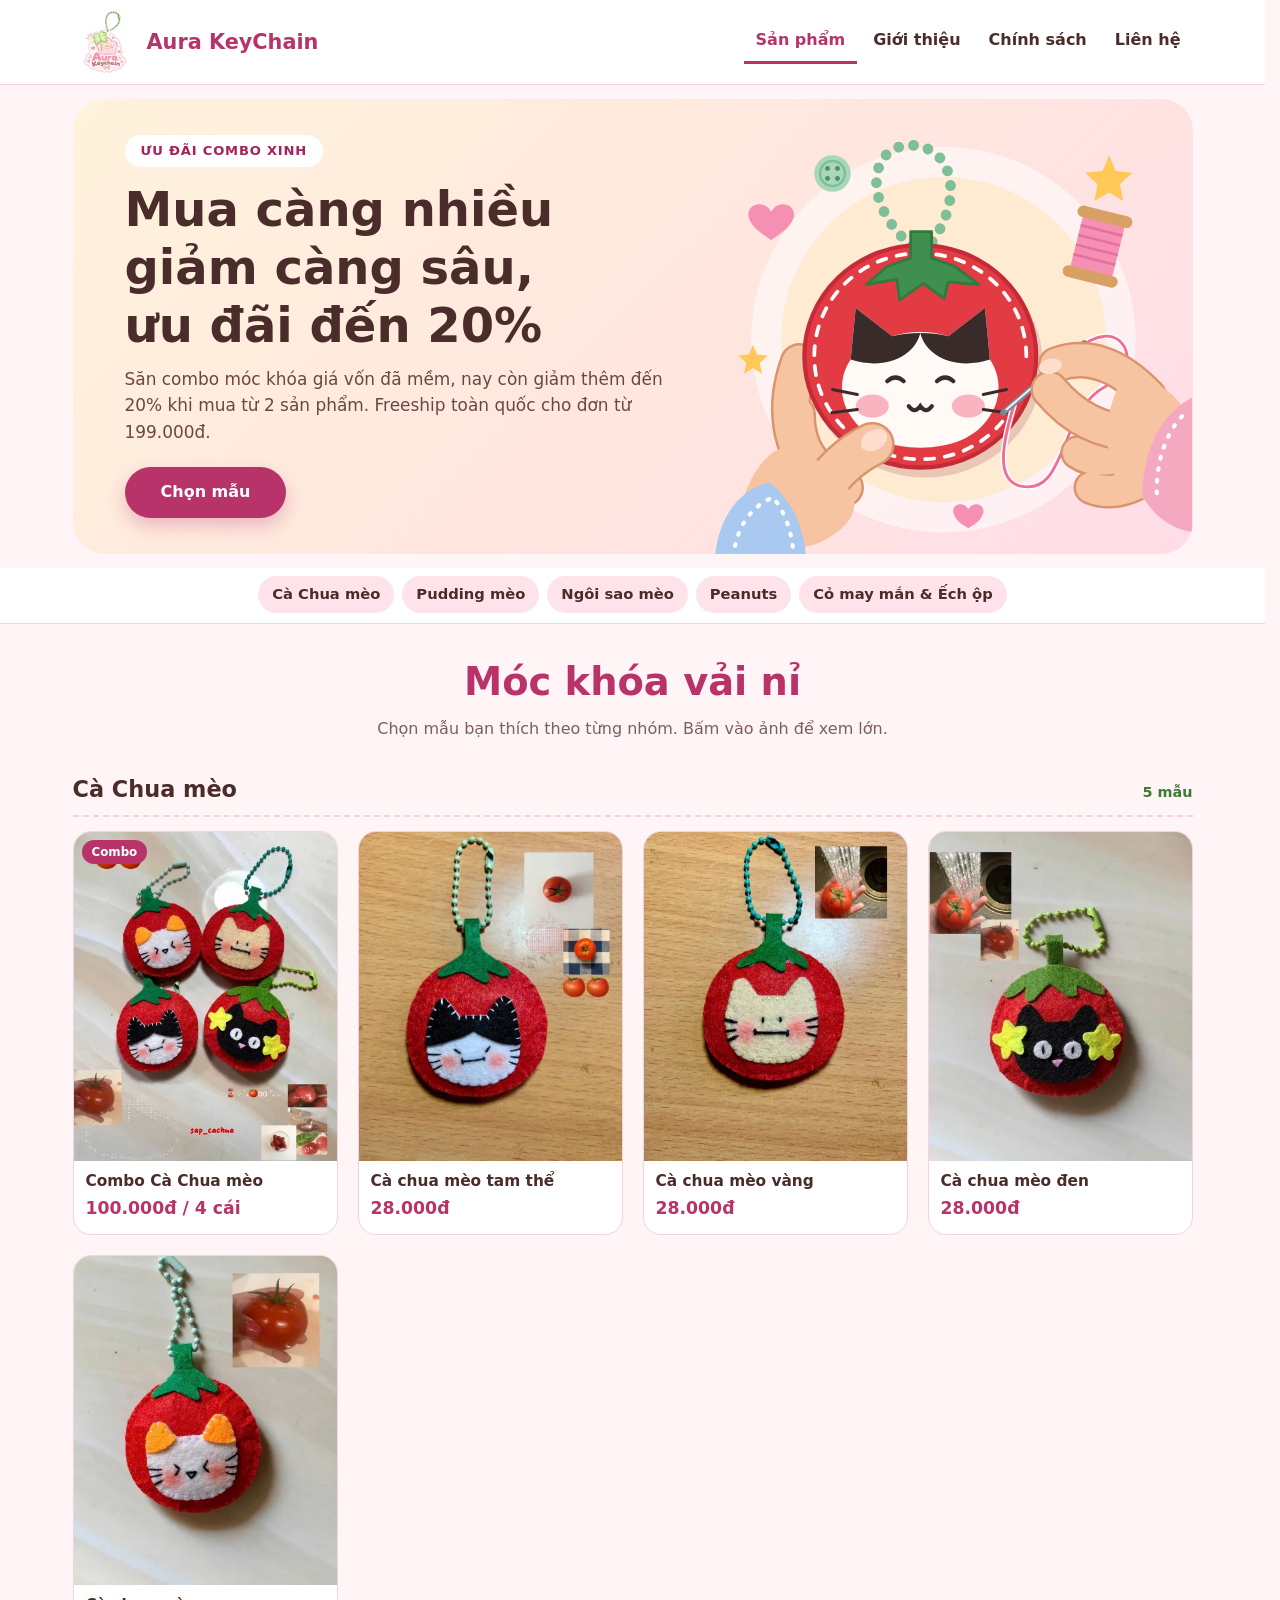
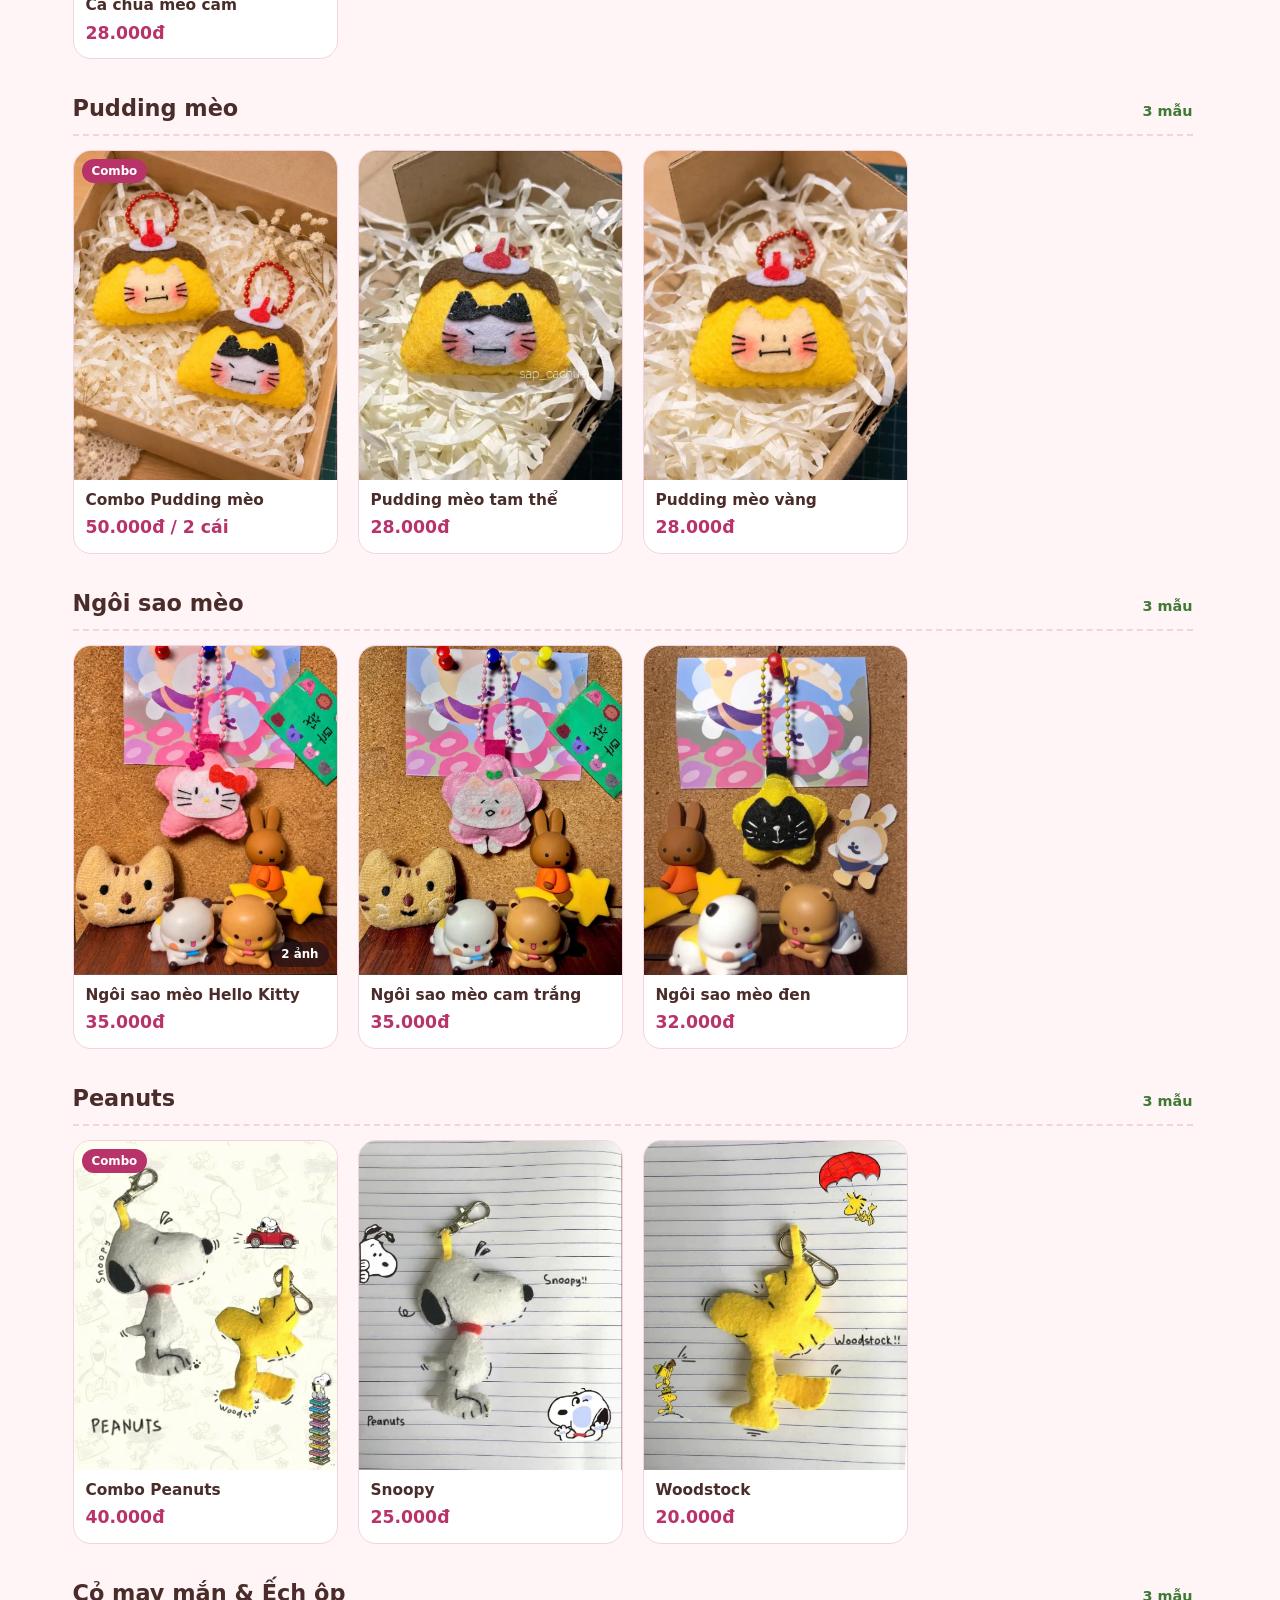
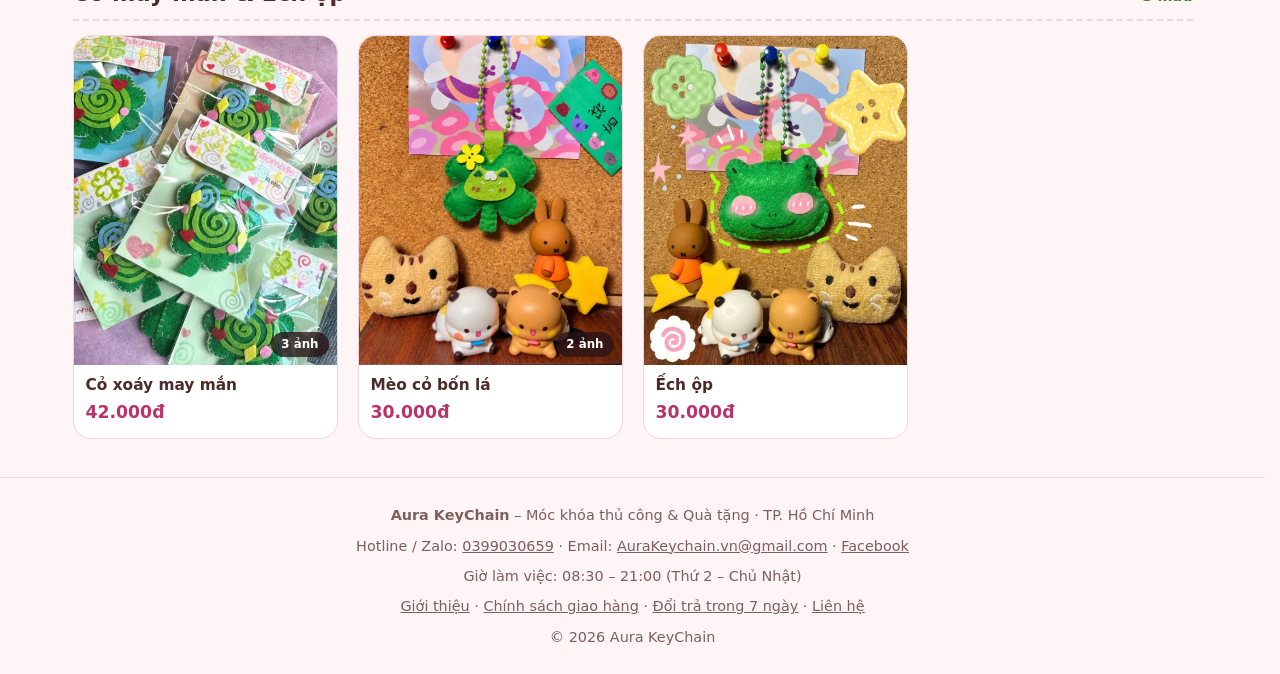
==== commit 4ec7d7f7: "Thêm trang Giới thiệu thương hiệu - Phần mở đầu, 4 thẻ số liệu, câu chuyện 01-03, 4 cam kết và banne" ====
--- a/index.html
+++ b/index.html
@@ -23,6 +23,7 @@
     <nav aria-label="Trang">
       <ul class="pages">
         <li><a href="./" aria-current="page">Sản phẩm</a></li>
+        <li><a href="gioi-thieu.html">Giới thiệu</a></li>
         <li><a href="chinh-sach.html">Chính sách</a></li>
         <li><a href="lien-he.html">Liên hệ</a></li>
       </ul>
@@ -58,7 +59,7 @@
     <p><strong>Aura KeyChain</strong> – Móc khóa thủ công &amp; Quà tặng · TP. Hồ Chí Minh</p>
     <p>Hotline / Zalo: <a href="tel:0399030659">0399030659</a> · Email: <a href="mailto:AuraKeychain.vn@gmail.com">AuraKeychain.vn@gmail.com</a> · <a href="https://www.facebook.com/aurakeychain.25" rel="noopener">Facebook</a></p>
     <p>Giờ làm việc: 08:30 – 21:00 (Thứ 2 – Chủ Nhật)</p>
-    <p><a href="chinh-sach.html#giao-hang">Chính sách giao hàng</a> · <a href="chinh-sach.html#doi-tra">Đổi trả trong 7 ngày</a> · <a href="lien-he.html">Liên hệ</a></p>
+    <p><a href="gioi-thieu.html">Giới thiệu</a> · <a href="chinh-sach.html#giao-hang">Chính sách giao hàng</a> · <a href="chinh-sach.html#doi-tra">Đổi trả trong 7 ngày</a> · <a href="lien-he.html">Liên hệ</a></p>
     <p>© 2026 Aura KeyChain</p>
   </div>
 </footer>
--- a/style.css
+++ b/style.css
@@ -31,6 +31,7 @@
 .pages a { display: block; padding: 8px 12px; border-bottom: 3px solid transparent; font-weight: 600; text-decoration: none; }
 .pages a:hover { color: var(--pink); }
 .pages a[aria-current="page"] { border-bottom-color: var(--pink); color: var(--pink); }
+@media (max-width: 420px) { .pages { gap: 0; } .pages a { padding: 8px 7px; font-size: .92rem; } }
 
 /* Hero Banner trang chủ: chữ bên trái, hình bên phải, nền pastel ấm (giữ nguyên cả ở chế độ tối) */
 .hero { display: grid; align-items: center; gap: 4px; overflow: hidden; width: min(1120px, 100% - 28px); margin: 14px auto; padding: 28px 22px 0; border-radius: 32px; background: linear-gradient(135deg, #fff3dc 0%, #ffe6df 55%, #ffdde8 100%); color: #4a2c2a; }
@@ -94,6 +95,33 @@
 .doc .actions { display: flex; flex-wrap: wrap; gap: 10px; margin-top: 8px; }
 .doc .actions a { padding: 10px 18px; border-radius: 999px; background: var(--pink); color: var(--on-pink); font-size: .95rem; text-decoration: none; }
 
+/* Trang giới thiệu thương hiệu */
+.hero .hero-photo { align-self: center; justify-self: center; width: 100%; max-width: 460px; height: auto; margin: 4px 0 22px; aspect-ratio: 5 / 4; object-fit: cover; border: 6px solid #fff; border-radius: 26px; box-shadow: 0 14px 30px rgba(150, 70, 100, .2); }
+@media (min-width: 760px) { .hero .hero-photo { margin: 30px 30px 30px 0; } }
+.stats { display: grid; grid-template-columns: repeat(2, minmax(0, 1fr)); gap: 12px; margin: 20px 0 0; padding: 0; list-style: none; }
+.stats li { display: flex; flex-direction: column; justify-content: center; gap: 4px; padding: 18px 10px; text-align: center; background: var(--surface); border: 1px solid var(--line); border-radius: 18px; }
+.stats strong { color: var(--pink); font-size: clamp(1.6rem, 4vw, 2.2rem); line-height: 1.15; }
+.stats span { color: var(--muted); font-size: .76rem; font-weight: 700; letter-spacing: .04em; text-transform: uppercase; }
+.block { margin-top: 40px; }
+.block-head { max-width: 40em; margin: 0 auto 18px; text-align: center; }
+.block-head h2 { margin: 0 0 6px; color: var(--pink); font-size: clamp(1.45rem, 3.6vw, 2rem); }
+.block-head p { margin: 0; color: var(--muted); }
+.story, .values { display: grid; gap: 14px; margin: 0; padding: 0; list-style: none; }
+.story li, .values li { padding: 20px 18px; background: var(--surface); border: 1px solid var(--line); border-radius: 20px; }
+.story h3, .values h3 { margin: 12px 0 6px; font-size: 1.08rem; line-height: 1.35; }
+.story p, .values p { margin: 0; color: var(--muted); font-size: .95rem; }
+.values a { color: var(--pink); font-weight: 600; }
+.num { display: inline-block; padding: 4px 14px; border-radius: 999px; background: var(--soft); color: var(--pink); font-weight: 800; }
+.icon { display: grid; place-items: center; width: 48px; height: 48px; border-radius: 50%; background: var(--soft); font-size: 1.4rem; }
+@media (min-width: 560px) { .values { grid-template-columns: repeat(2, minmax(0, 1fr)); } }
+@media (min-width: 760px) { .stats { grid-template-columns: repeat(4, minmax(0, 1fr)); } }
+@media (min-width: 860px) { .story { grid-template-columns: repeat(3, minmax(0, 1fr)); } }
+@media (min-width: 1000px) { .values { grid-template-columns: repeat(4, minmax(0, 1fr)); } }
+.cta-banner { margin-top: 40px; padding: 34px 22px; text-align: center; border-radius: 32px; background: linear-gradient(135deg, #fff3dc 0%, #ffe6df 55%, #ffdde8 100%); color: #4a2c2a; }
+.cta-banner h2 { max-width: 22em; margin: 0 auto 10px; font-size: clamp(1.4rem, 3.8vw, 2.1rem); line-height: 1.3; text-wrap: balance; }
+.cta-banner p { max-width: 36em; margin: 0 auto 20px; color: #6b4744; }
+.cta-banner :focus-visible { outline-color: #4a2c2a; }
+
 footer { margin-top: 32px; padding: 20px 0; border-top: 1px solid var(--line); text-align: center; color: var(--muted); font-size: .9rem; }
 footer p { margin: 6px 0; overflow-wrap: anywhere; }
 footer a { display: inline-block; padding-block: 2px; }
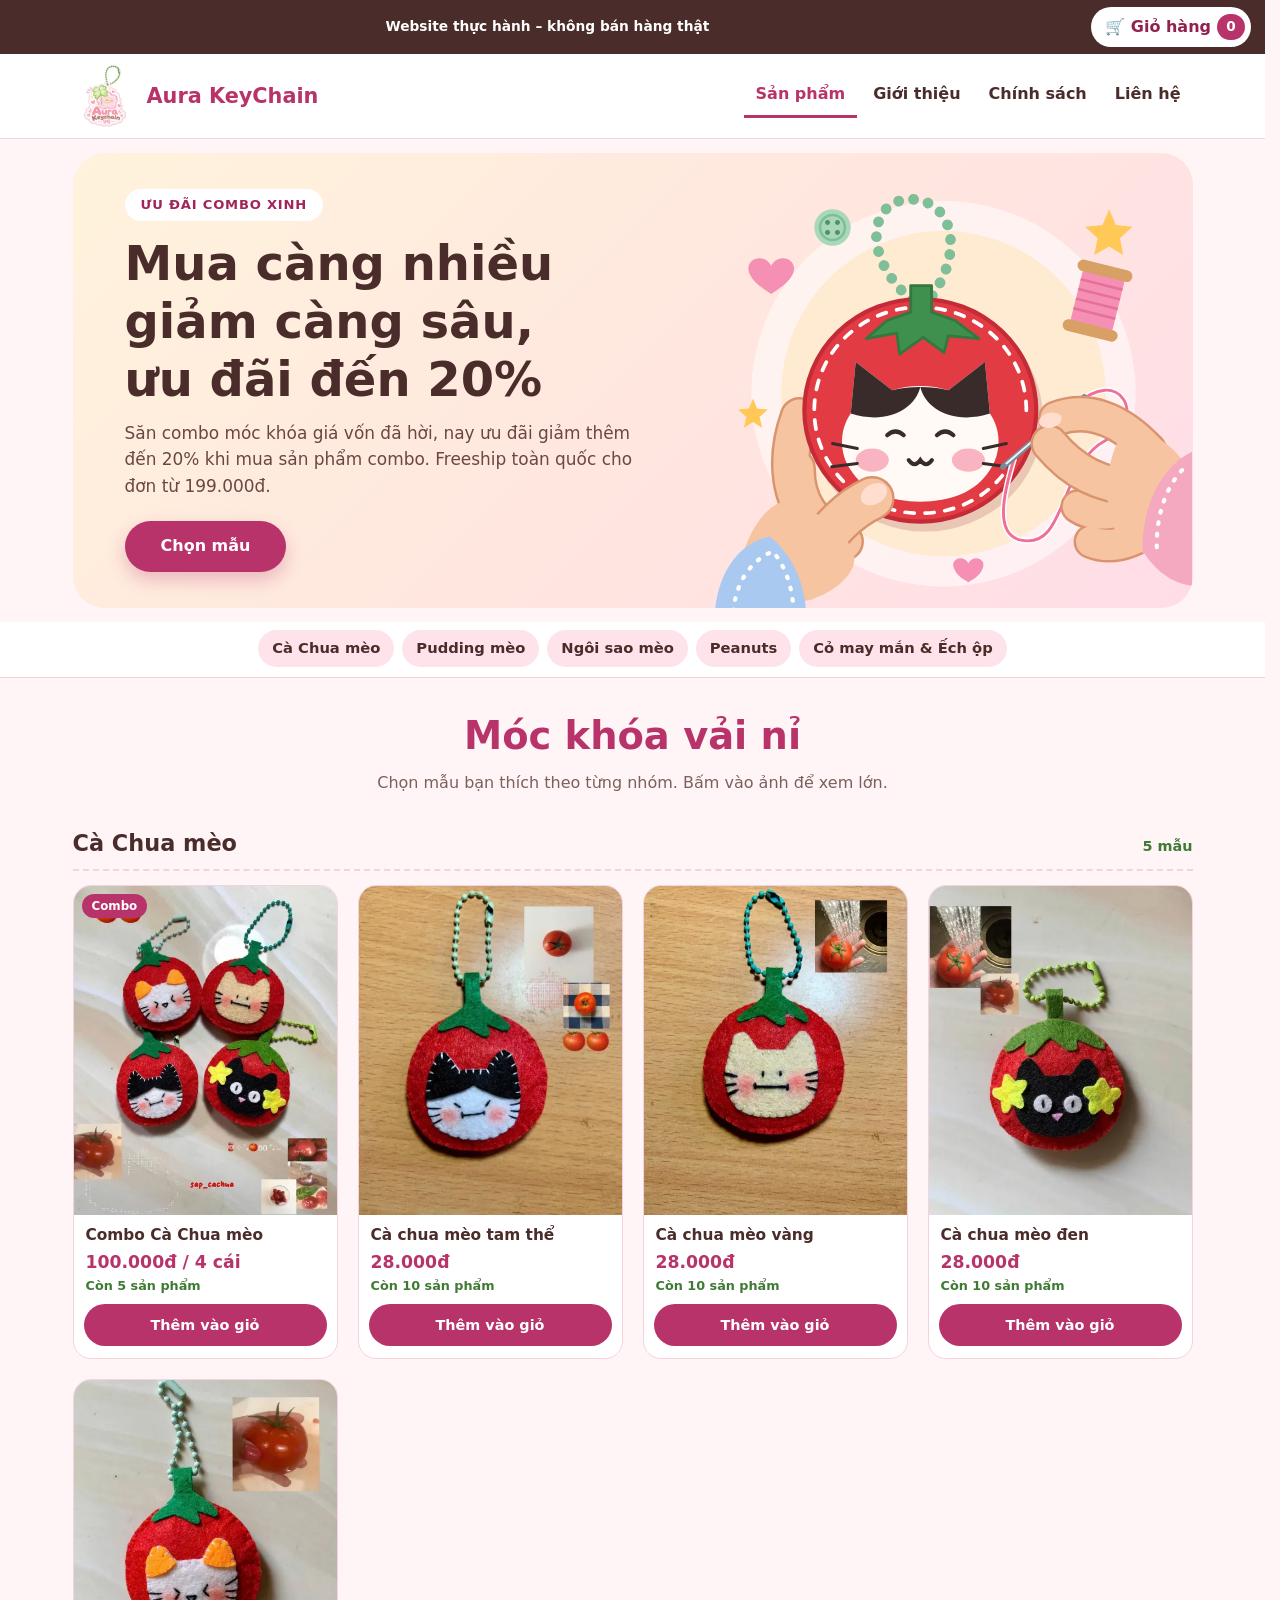
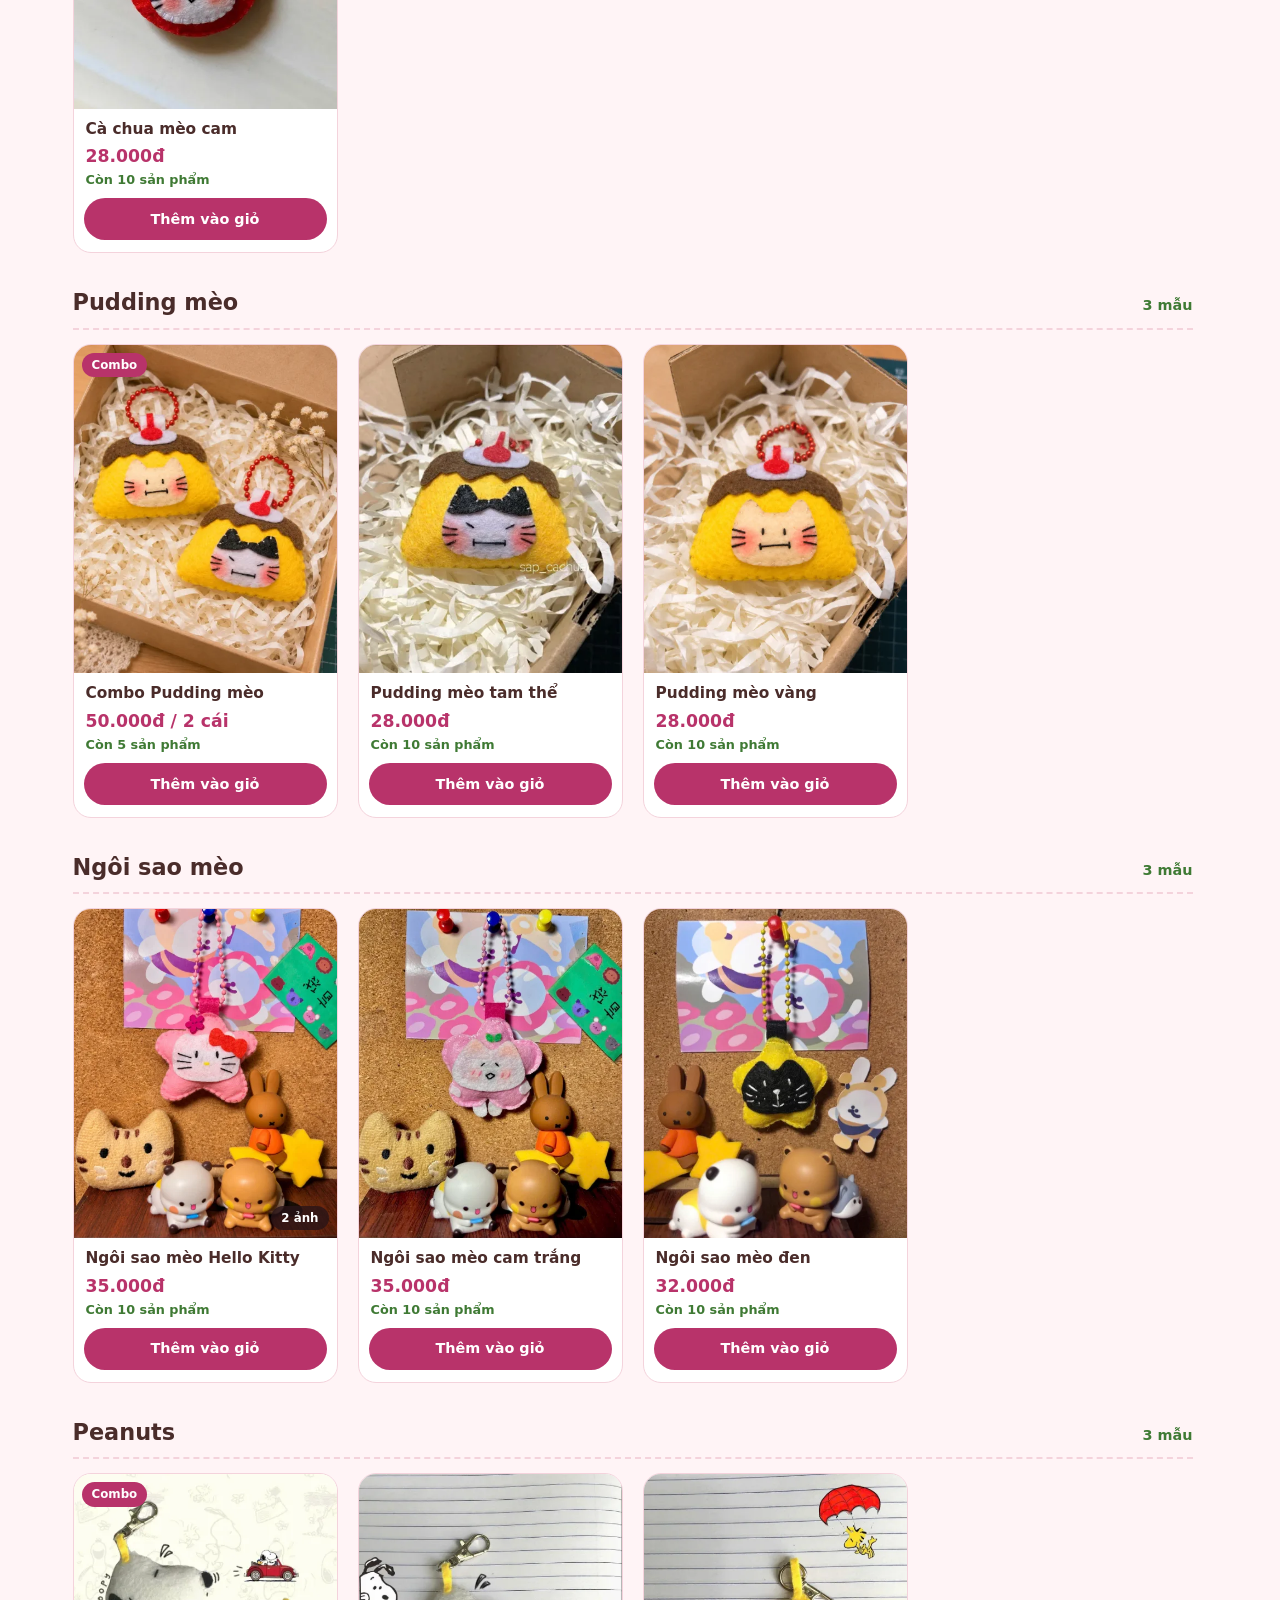
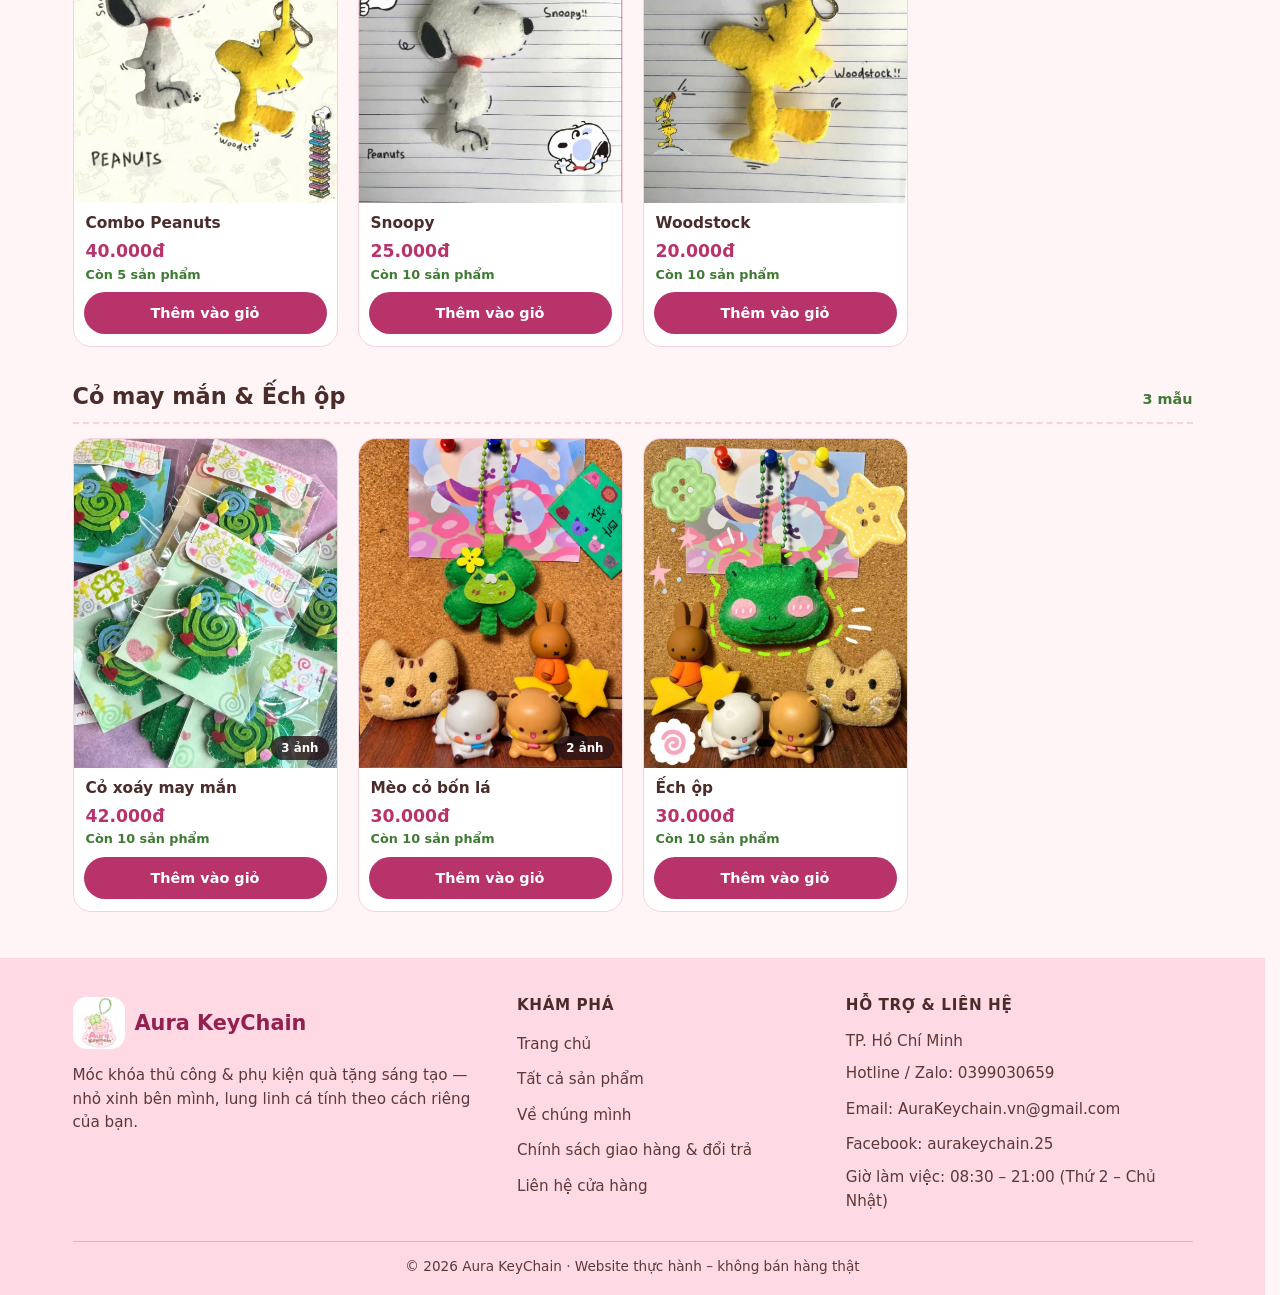
==== commit 343c3471: "Thêm giỏ hàng, đặt hàng COD và chỉnh sửa theo tài liệu "Chỉnh sửa" - Dải "Website thực hành – không " ====
--- a/index.html
+++ b/index.html
@@ -13,6 +13,11 @@
 <body>
 
 <a class="skip" href="#noi-dung">Bỏ qua tới sản phẩm</a>
+
+<div class="topbar">
+  <p>Website thực hành – không bán hàng thật</p>
+  <button type="button" class="cart-btn" id="cartOpen"><span aria-hidden="true">🛒</span> Giỏ hàng <span id="cartCount">0</span></button>
+</div>
 
 <header class="top">
   <div class="wrap">
@@ -35,7 +40,7 @@
   <div class="hero-text">
     <p class="badge">ƯU ĐÃI COMBO XINH</p>
     <h1 id="hero-title">Mua càng nhiều giảm càng sâu, ưu đãi đến 20%</h1>
-    <p class="lead">Săn combo móc khóa giá vốn đã mềm, nay còn giảm thêm đến 20% khi mua từ 2 sản phẩm. Freeship toàn quốc cho đơn từ 199.000đ.</p>
+    <p class="lead">Săn combo móc khóa giá vốn đã hời, nay ưu đãi giảm thêm đến 20% khi mua sản phẩm combo. Freeship toàn quốc cho đơn từ 199.000đ.</p>
     <a class="cta" href="#noi-dung">Chọn mẫu</a>
   </div>
   <img src="anh/hero-khau.svg" alt="Hai bàn tay đang khâu một móc khóa vải nỉ hình cà chua mèo" width="600" height="520" fetchpriority="high">
@@ -55,13 +60,36 @@
 </main>
 
 <footer>
-  <div class="wrap">
-    <p><strong>Aura KeyChain</strong> – Móc khóa thủ công &amp; Quà tặng · TP. Hồ Chí Minh</p>
-    <p>Hotline / Zalo: <a href="tel:0399030659">0399030659</a> · Email: <a href="mailto:AuraKeychain.vn@gmail.com">AuraKeychain.vn@gmail.com</a> · <a href="https://www.facebook.com/aurakeychain.25" rel="noopener">Facebook</a></p>
-    <p>Giờ làm việc: 08:30 – 21:00 (Thứ 2 – Chủ Nhật)</p>
-    <p><a href="gioi-thieu.html">Giới thiệu</a> · <a href="chinh-sach.html#giao-hang">Chính sách giao hàng</a> · <a href="chinh-sach.html#doi-tra">Đổi trả trong 7 ngày</a> · <a href="lien-he.html">Liên hệ</a></p>
-    <p>© 2026 Aura KeyChain</p>
+  <div class="wrap foot">
+    <div>
+      <a class="brand" href="./">
+        <img src="anh/logo-256.webp" alt="" width="52" height="52" loading="lazy">
+        <span>Aura KeyChain</span>
+      </a>
+      <p>Móc khóa thủ công &amp; phụ kiện quà tặng sáng tạo — nhỏ xinh bên mình, lung linh cá tính theo cách riêng của bạn.</p>
+    </div>
+    <nav aria-label="Khám phá">
+      <h2>Khám phá</h2>
+      <ul>
+        <li><a href="./">Trang chủ</a></li>
+        <li><a href="./#noi-dung">Tất cả sản phẩm</a></li>
+        <li><a href="gioi-thieu.html">Về chúng mình</a></li>
+        <li><a href="chinh-sach.html">Chính sách giao hàng &amp; đổi trả</a></li>
+        <li><a href="lien-he.html">Liên hệ cửa hàng</a></li>
+      </ul>
+    </nav>
+    <div>
+      <h2>Hỗ trợ &amp; liên hệ</h2>
+      <ul>
+        <li>TP. Hồ Chí Minh</li>
+        <li>Hotline / Zalo: <a href="tel:0399030659">0399030659</a></li>
+        <li>Email: <a href="mailto:AuraKeychain.vn@gmail.com">AuraKeychain.vn@gmail.com</a></li>
+        <li>Facebook: <a href="https://www.facebook.com/aurakeychain.25" rel="noopener">aurakeychain.25</a></li>
+        <li>Giờ làm việc: 08:30 – 21:00 (Thứ 2 – Chủ Nhật)</li>
+      </ul>
+    </div>
   </div>
+  <p class="wrap foot-copy">© 2026 Aura KeyChain · Website thực hành – không bán hàng thật</p>
 </footer>
 
 <dialog id="viewer" closedby="any" aria-labelledby="vTitle">
@@ -72,12 +100,15 @@
     <div class="vtext">
       <h2 id="vTitle"></h2>
       <p><b id="vPrice"></b> <span id="vCount"></span></p>
+      <p><span id="vStock"></span></p>
     </div>
     <button type="button" class="nav" id="vNext" aria-label="Ảnh sau">›</button>
   </div>
+  <button type="button" class="add" id="vAdd">Thêm vào giỏ</button>
 </dialog>
 
 <script src="products.js"></script>
+<script src="cart.js"></script>
 <script src="script.js"></script>
 <script src="analytics.js"></script>
 </body>
--- a/style.css
+++ b/style.css
@@ -3,16 +3,18 @@
   --bg: #fff4f6; --surface: #ffffff; --ink: #4a2c2a; --muted: #7d5f5c;
   --pink: #b8336a; --on-pink: #ffffff; --soft: #ffe3ea; --green: #3f7a34;
   --line: #f4d3dc; --shadow: 0 10px 28px rgba(120, 40, 70, .14);
+  --foot-bg: #ffd9e4; --foot-ink: #593a38; --foot-brand: #94204f; --danger: #b3261e;
 }
 @media (prefers-color-scheme: dark) {
   :root {
     --bg: #1f1416; --surface: #2b1c20; --ink: #f8e9ec; --muted: #c9aab0;
     --pink: #f291b5; --on-pink: #2b1219; --soft: #43252f; --green: #9bd18c;
     --line: #4a2f37; --shadow: 0 10px 28px rgba(0, 0, 0, .45);
+    --foot-bg: #40222d; --foot-ink: #ecd3d9; --foot-brand: #ffb0cb; --danger: #ffb4ab;
   }
 }
 * { box-sizing: border-box; }
-html { scroll-behavior: smooth; scroll-padding-top: 76px; scrollbar-gutter: stable; }
+html { scroll-behavior: smooth; scroll-padding-top: 124px; scrollbar-gutter: stable; }
 body { margin: 0; background: var(--bg); color: var(--ink); line-height: 1.55;
   font-family: "Segoe UI", system-ui, -apple-system, Roboto, Arial, sans-serif; }
 a { color: inherit; }
@@ -20,7 +22,14 @@
 :focus-visible { outline: 3px solid var(--pink); outline-offset: 2px; }
 .wrap { width: min(1120px, 100% - 28px); margin-inline: auto; }
 .skip { position: absolute; left: -999px; }
-.skip:focus { left: 12px; top: 12px; z-index: 20; padding: 8px 14px; border-radius: 8px; background: var(--surface); }
+.skip:focus { left: 12px; top: 12px; z-index: 40; padding: 8px 14px; border-radius: 8px; background: var(--surface); }
+
+/* Dải trên cùng luôn hiển thị: lời nhắc website thực hành và nút giỏ hàng */
+.topbar { position: sticky; top: 0; z-index: 30; display: flex; align-items: center; gap: 10px; height: 54px; padding: 0 14px; background: #4a2c2a; color: #fff; }
+.topbar p { flex: 1; margin: 0; font-size: .86rem; font-weight: 700; line-height: 1.3; text-align: center; }
+.cart-btn { display: flex; align-items: center; gap: 6px; min-height: 40px; padding: 4px 6px 4px 14px; border: 0; border-radius: 999px; background: #fff; color: #94204f; font-weight: 700; white-space: nowrap; }
+.cart-btn #cartCount { display: inline-block; min-width: 28px; padding: 2px 8px; border-radius: 999px; background: #b8336a; color: #fff; font-size: .85rem; }
+.topbar :focus-visible { outline-color: #fff; }
 
 /* Đầu trang: tên cửa hàng và menu các trang */
 .top { background: var(--surface); border-bottom: 1px solid var(--line); }
@@ -50,7 +59,7 @@
 }
 
 /* Menu nhóm sản phẩm, dính ở mép trên khi cuộn */
-.groups { position: sticky; top: 0; z-index: 10; background: var(--surface); border-bottom: 1px solid var(--line); }
+.groups { position: sticky; top: 54px; z-index: 10; background: var(--surface); border-bottom: 1px solid var(--line); }
 .groups ul { display: flex; justify-content: safe center; gap: 8px; min-height: 55px; margin-block: 0; padding: 8px 2px; overflow-x: auto; list-style: none; }
 .groups a { display: block; padding: 7px 14px; border-radius: 999px; background: var(--soft); font-size: .92rem; font-weight: 600; white-space: nowrap; text-decoration: none; }
 .groups a:hover { background: var(--pink); color: var(--on-pink); }
@@ -79,7 +88,12 @@
 .count { right: 8px; bottom: 8px; background: rgba(40, 20, 24, .78); color: #fff; }
 .combo { left: 8px; top: 8px; background: var(--pink); color: var(--on-pink); }
 .card h3 { margin: 0; padding: 10px 12px 0; font-size: .96rem; line-height: 1.35; }
-.price { margin: auto 0 0; padding: 4px 12px 12px; color: var(--pink); font-size: 1.08rem; font-weight: 800; }
+.price { margin: auto 0 0; padding: 4px 12px 0; color: var(--pink); font-size: 1.08rem; font-weight: 800; }
+.stock { color: var(--green); font-size: .8rem; font-weight: 600; }
+.card .stock { margin: 0; padding: 0 12px 8px; }
+.add { min-height: 42px; padding: 8px 14px; border: 0; border-radius: 999px; background: var(--pink); color: var(--on-pink); font-weight: 700; }
+.add[aria-disabled="true"] { background: var(--soft); color: var(--muted); cursor: default; }
+.card .add { margin: 0 10px 12px; font-size: .9rem; }
 
 /* Trang chính sách và liên hệ */
 .doc { max-width: 760px; }
@@ -122,15 +136,24 @@
 .cta-banner p { max-width: 36em; margin: 0 auto 20px; color: #6b4744; }
 .cta-banner :focus-visible { outline-color: #4a2c2a; }
 
-footer { margin-top: 32px; padding: 20px 0; border-top: 1px solid var(--line); text-align: center; color: var(--muted); font-size: .9rem; }
-footer p { margin: 6px 0; overflow-wrap: anywhere; }
-footer a { display: inline-block; padding-block: 2px; }
+/* Chân trang 3 cột trên nền hồng đậm hơn nền trang */
+footer { margin-top: 40px; padding: 36px 0 18px; background: var(--foot-bg); color: var(--foot-ink); font-size: .95rem; }
+.foot { display: grid; gap: 28px; }
+@media (min-width: 760px) { .foot { grid-template-columns: 1.4fr 1fr 1.2fr; gap: 40px; } }
+.foot a.brand { display: flex; color: var(--foot-brand); }
+.foot p { max-width: 28em; margin: 12px 0 0; }
+.foot h2 { margin: 0 0 12px; color: var(--ink); font-size: .95rem; letter-spacing: .04em; text-transform: uppercase; }
+.foot ul { margin: 0; padding: 0; list-style: none; }
+.foot li { margin-bottom: 6px; overflow-wrap: anywhere; }
+.foot a { display: inline-block; padding-block: 3px; text-decoration: none; }
+.foot a:hover { text-decoration: underline; }
+.foot-copy { margin-block: 22px 0; padding-top: 14px; border-top: 1px solid rgba(148, 32, 79, .2); font-size: .85rem; text-align: center; }
 
 /* Hộp xem ảnh lớn */
 #viewer { width: min(94vw, 560px); max-height: 94dvh; padding: 0; border: 0; border-radius: 18px; background: var(--surface); color: var(--ink); box-shadow: var(--shadow); }
 #viewer:modal { overscroll-behavior: contain; }
 #viewer::backdrop { background: rgba(30, 12, 18, .75); overflow: hidden; overscroll-behavior: contain; }
-#vImg { display: block; width: 100%; height: auto; max-height: calc(94dvh - 96px); object-fit: contain; background: var(--soft); }
+#vImg { display: block; width: 100%; height: auto; max-height: calc(94dvh - 176px); object-fit: contain; background: var(--soft); }
 .vbar { display: flex; align-items: center; gap: 10px; min-height: 90px; padding: 10px 12px; }
 .vtext { flex: 1; text-align: center; }
 .vtext h2 { margin: 0; font-size: 1.05rem; }
@@ -140,6 +163,54 @@
 .nav, .close { display: grid; place-items: center; width: 44px; height: 44px; border: 0; border-radius: 50%; font-size: 1.6rem; line-height: 1; }
 .nav { flex: none; background: var(--soft); color: var(--ink); }
 .close { position: absolute; top: 10px; right: 10px; z-index: 1; background: rgba(40, 20, 24, .78); color: #fff; }
+#vAdd { display: block; margin: 0 auto 14px; padding-inline: 28px; }
 [hidden] { display: none !important; }
+.visually-hidden { position: absolute; width: 1px; height: 1px; margin: -1px; overflow: hidden; clip-path: inset(50%); white-space: nowrap; }
+
+/* Hộp giỏ hàng và đặt hàng */
+#cart { width: min(96vw, 560px); max-height: 94dvh; padding: 0; border: 0; border-radius: 22px; background: var(--surface); color: var(--ink); box-shadow: var(--shadow); }
+#cart[open] { display: flex; flex-direction: column; }
+#cart:modal { overscroll-behavior: contain; }
+#cart::backdrop { background: rgba(30, 12, 18, .65); overflow: hidden; overscroll-behavior: contain; }
+.cart-head { display: flex; align-items: center; justify-content: space-between; padding: 12px 16px; border-bottom: 1px solid var(--line); }
+.cart-head h2 { margin: 0; color: var(--pink); font-size: 1.3rem; }
+.cart-close { width: 44px; height: 44px; border: 0; border-radius: 50%; background: var(--soft); color: var(--ink); font-size: 1.5rem; line-height: 1; }
+.cart-body { min-height: 0; overflow-y: auto; overscroll-behavior: contain; padding: 6px 16px 18px; }
+.cart-practice { margin: 0; padding: 8px 16px; background: #4a2c2a; color: #fff; font-size: .8rem; font-weight: 700; text-align: center; }
+#cartEmpty, #cartDone { padding: 14px 0; text-align: center; }
+.cart-items { margin: 0; padding: 0; list-style: none; }
+.cart-items li { display: grid; grid-template-columns: 64px minmax(0, 1fr) auto; gap: 12px; padding: 12px 0; border-bottom: 1px dashed var(--line); }
+.cart-items img { width: 64px; height: 80px; border-radius: 10px; object-fit: cover; }
+.cart-items h3 { margin: 0; font-size: .95rem; line-height: 1.35; }
+.cart-items p { margin: 2px 0; color: var(--muted); font-size: .85rem; }
+.cart-items p.stock { color: var(--green); }
+.cart-items .line { color: var(--pink); white-space: nowrap; }
+.row-actions { display: flex; flex-wrap: wrap; align-items: center; gap: 12px; margin-top: 6px; }
+.qty { display: flex; align-items: center; gap: 4px; }
+.qty button { width: 40px; height: 40px; border: 1px solid var(--line); border-radius: 50%; background: var(--soft); color: var(--ink); font-size: 1.2rem; line-height: 1; }
+.qty button:disabled { opacity: .45; cursor: default; }
+.qty output { min-width: 2.2em; font-weight: 700; text-align: center; }
+.remove { min-height: 40px; border: 0; background: none; color: var(--danger); font-weight: 600; text-decoration: underline; }
+.sum { margin: 14px 0 4px; }
+.sum div { display: flex; justify-content: space-between; gap: 12px; padding: 3px 0; }
+.sum dd { margin: 0; font-weight: 700; }
+.sum .sum-total { margin-top: 6px; padding-top: 8px; border-top: 2px solid var(--line); color: var(--pink); font-size: 1.15rem; font-weight: 800; }
+.hint { margin: 6px 0; color: var(--muted); font-size: .85rem; }
+#order h3 { margin: 18px 0 8px; font-size: 1.1rem; }
+.field { margin-bottom: 10px; }
+.field label { display: block; margin-bottom: 3px; font-weight: 600; font-size: .92rem; }
+.field input, .field textarea { width: 100%; padding: 10px 12px; border: 2px solid var(--line); border-radius: 12px; background: var(--bg); color: var(--ink); font: inherit; font-size: 1rem; }
+.field textarea { resize: vertical; }
+.field [aria-invalid="true"] { border-color: var(--danger); }
+.error { margin: 4px 0 0; color: var(--danger); font-size: .86rem; font-weight: 600; }
+.error::before { content: "⚠ "; }
+fieldset { margin: 0 0 8px; padding: 8px 12px; border: 2px solid var(--line); border-radius: 12px; }
+legend { padding: 0 4px; font-weight: 600; font-size: .92rem; }
+.pay { display: flex; align-items: center; gap: 8px; min-height: 36px; }
+.pay input { width: 20px; height: 20px; accent-color: var(--pink); }
+#cart .cta { border: 0; font: inherit; font-weight: 700; background: var(--pink); color: var(--on-pink); }
+#order .cta { width: 100%; margin-top: 6px; }
+#doneTitle { color: var(--pink); font-size: 1.3rem; }
+.check-note { padding: 12px; border: 2px dashed var(--pink); border-radius: 14px; font-weight: 700; }
 
 @media (prefers-reduced-motion: reduce) { * { scroll-behavior: auto !important; transition: none !important; } }
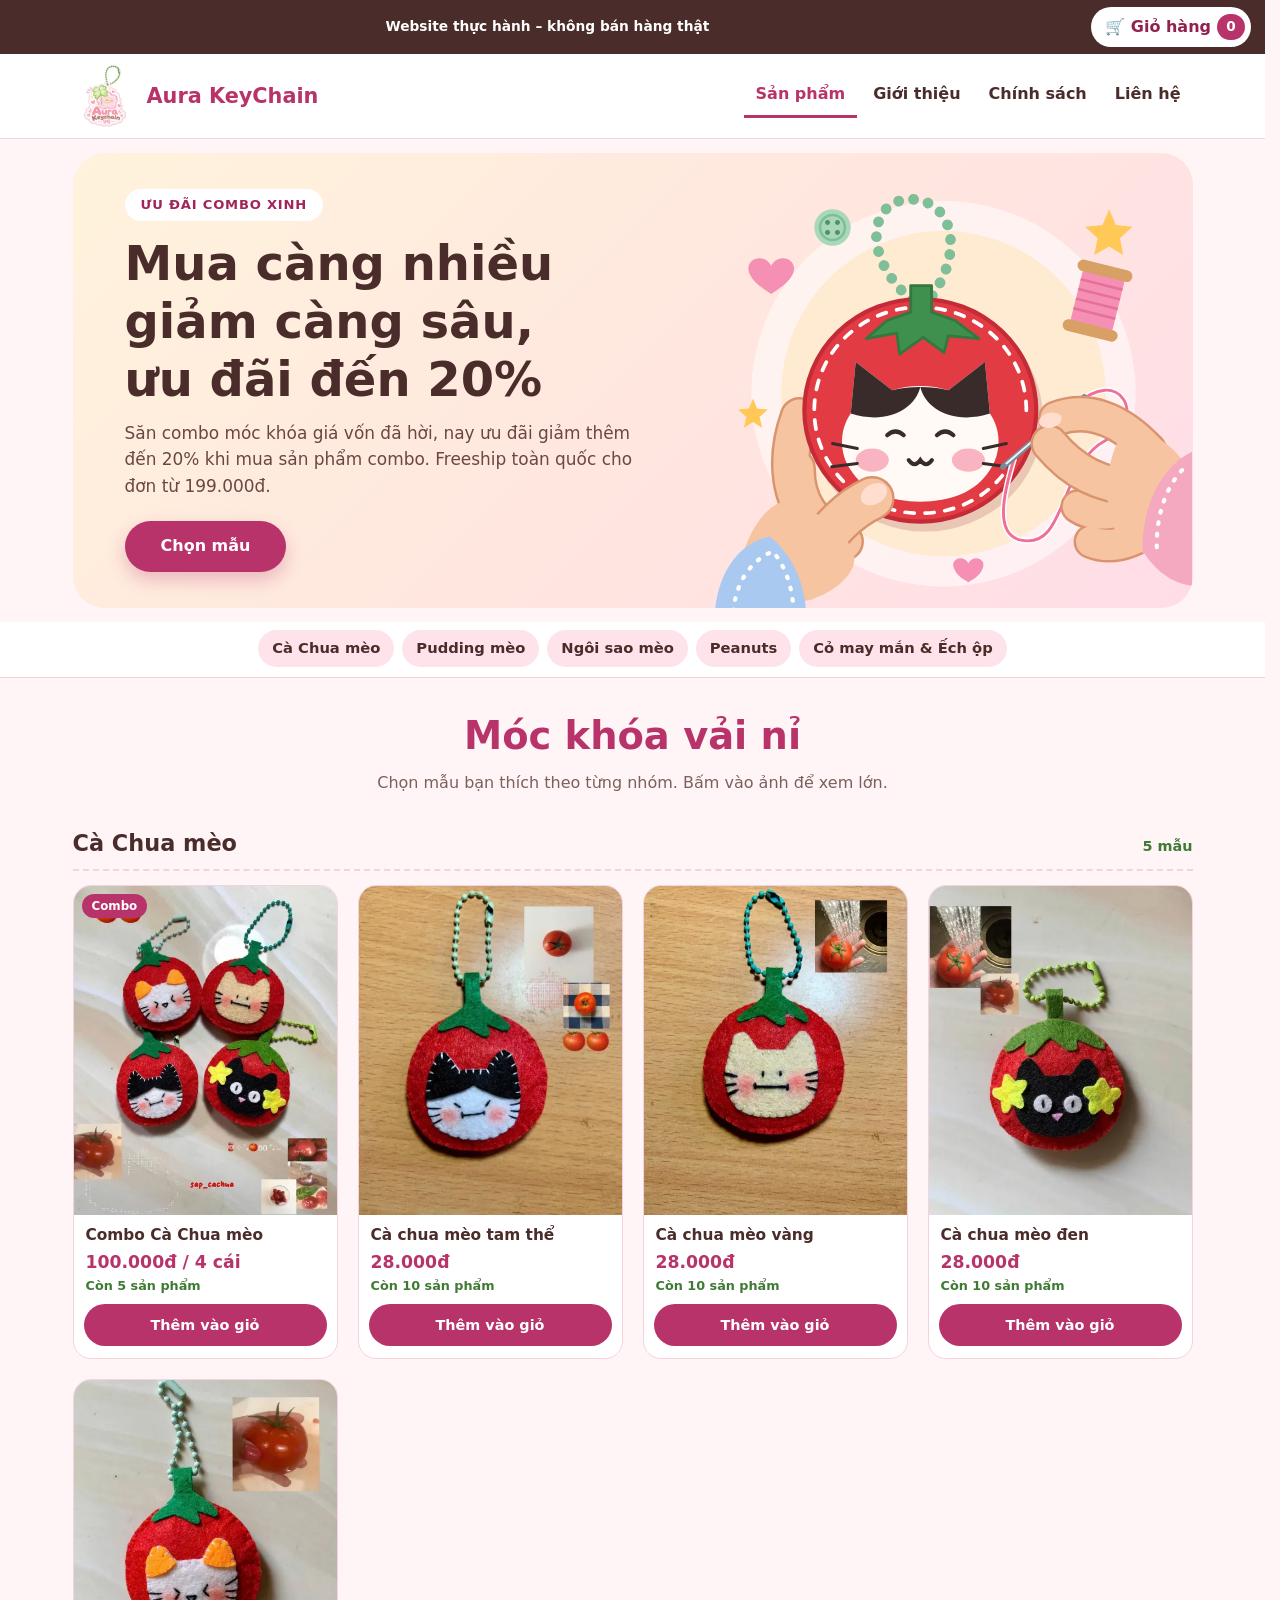
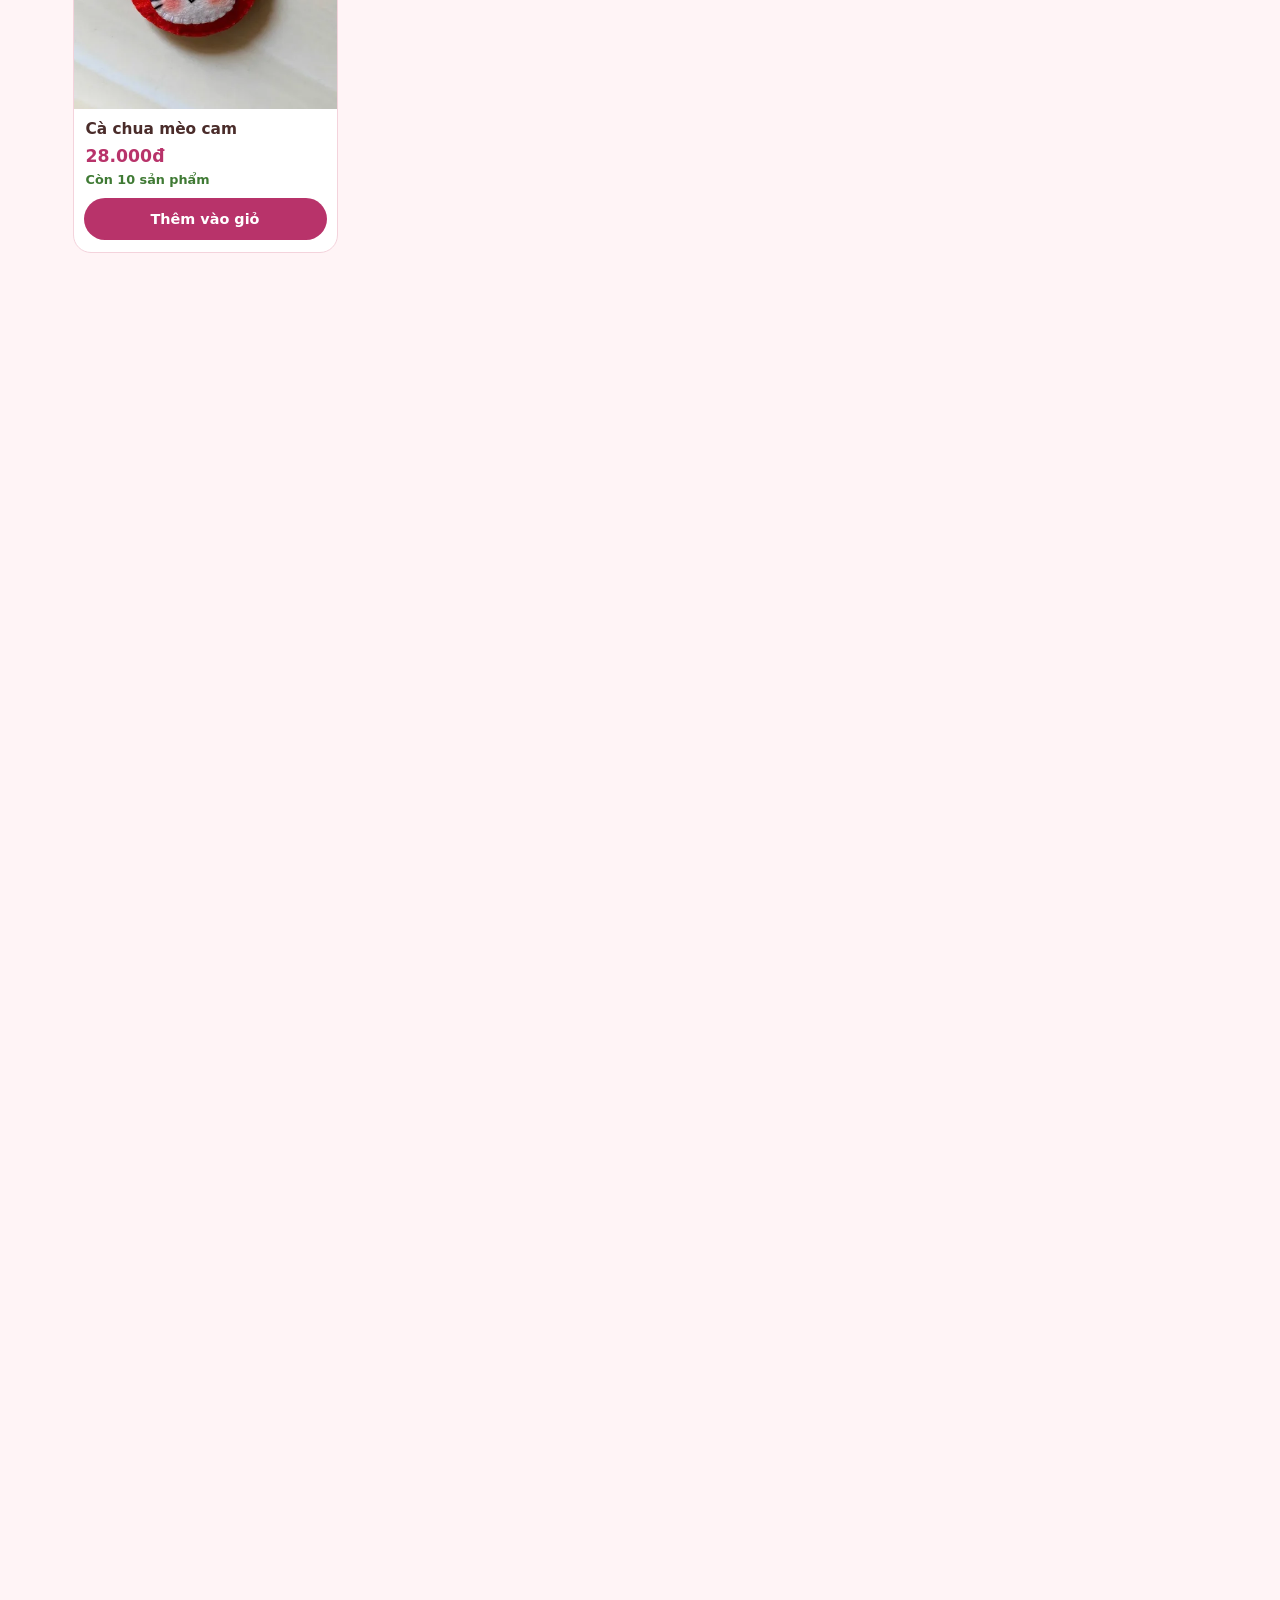
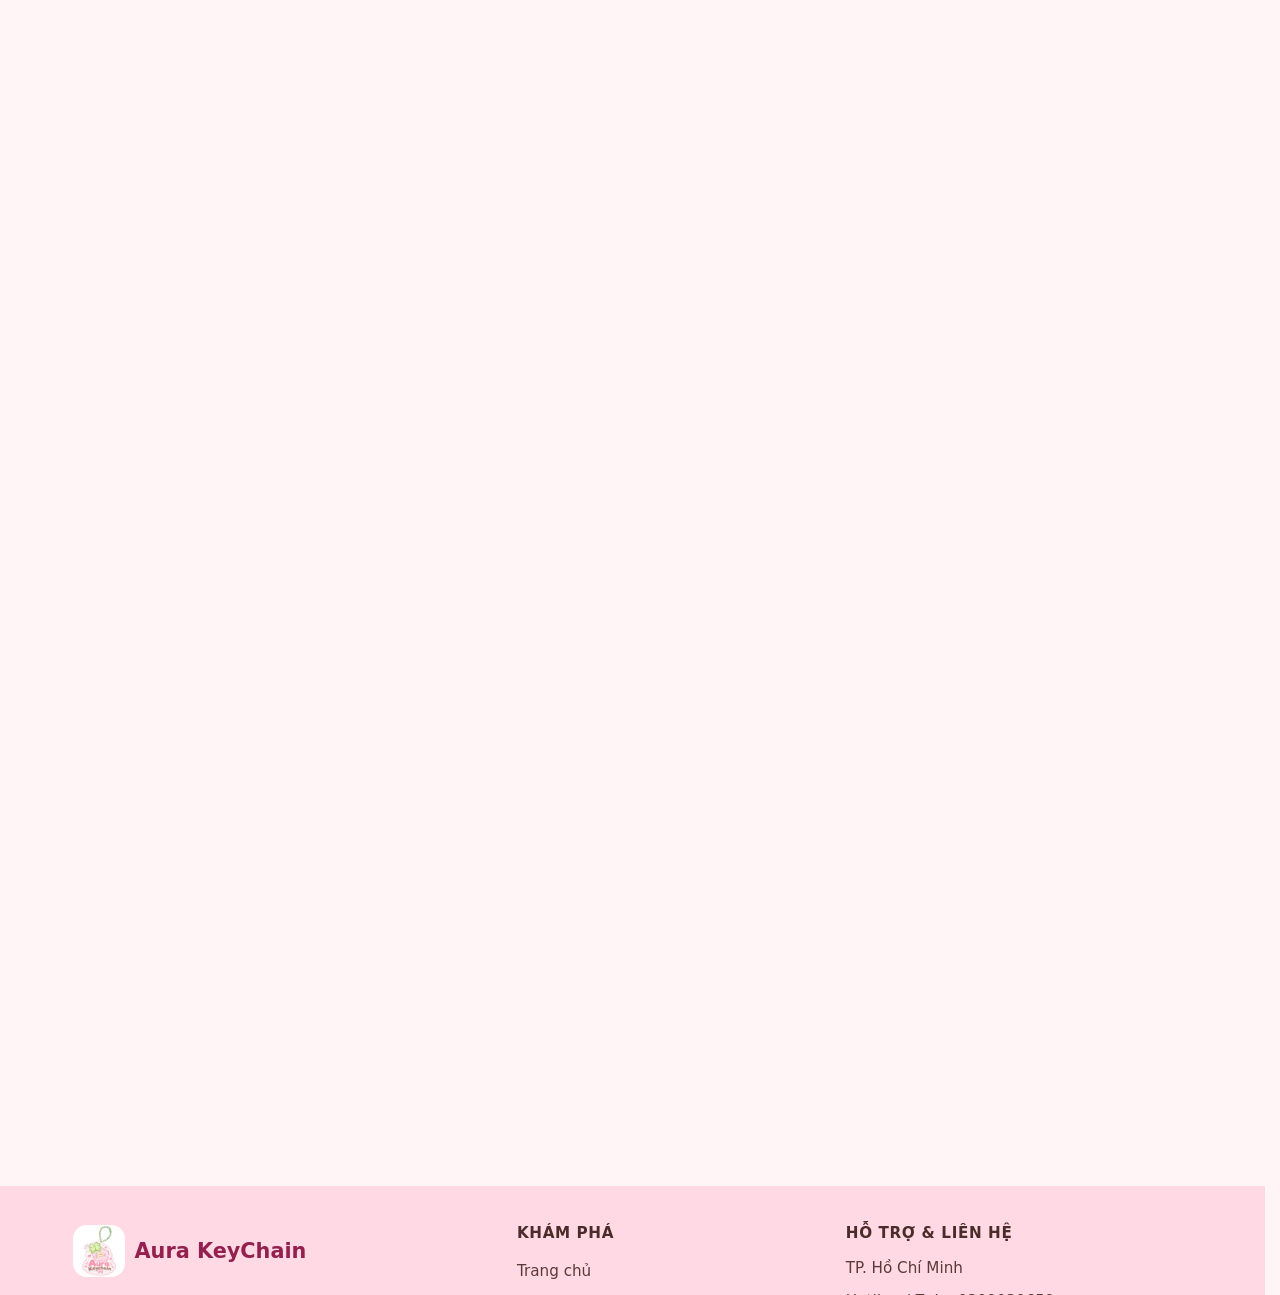
==== commit 913a6beb: "Tăng tốc trên điện thoại và thông báo lỗi cho trình đọc màn hình - Mã Google Analytics tải 1,5 giây " ====
--- a/index.html
+++ b/index.html
@@ -105,6 +105,7 @@
     <button type="button" class="nav" id="vNext" aria-label="Ảnh sau">›</button>
   </div>
   <button type="button" class="add" id="vAdd">Thêm vào giỏ</button>
+  <p class="visually-hidden" role="status" data-live></p>
 </dialog>
 
 <script src="products.js"></script>
--- a/style.css
+++ b/style.css
@@ -71,7 +71,10 @@
 /* Nhóm sản phẩm */
 /* Giữ chỗ trước khi JavaScript dựng danh sách, để chân trang không bị nhảy. */
 #catalog { min-height: 100vh; }
-#catalog section { padding: 26px 0 6px; }
+#catalog section { margin-inline: -12px; padding: 26px 12px 6px; }
+/* Các nhóm phía dưới chỉ được dựng khi sắp cuộn tới (nhóm đầu có thể thấy ngay nên không áp dụng) */
+#catalog section + section { content-visibility: auto; contain-intrinsic-size: auto none auto 810px; }
+@media (min-width: 960px) { #catalog section + section { contain-intrinsic-size: auto none auto 565px; } }
 .group-head { display: flex; align-items: baseline; justify-content: space-between; gap: 12px; margin-bottom: 14px; border-bottom: 2px dashed var(--line); }
 .group-head h2 { margin: 0 0 8px; font-size: 1.4rem; }
 .total { color: var(--green); font-size: .9rem; font-weight: 700; }
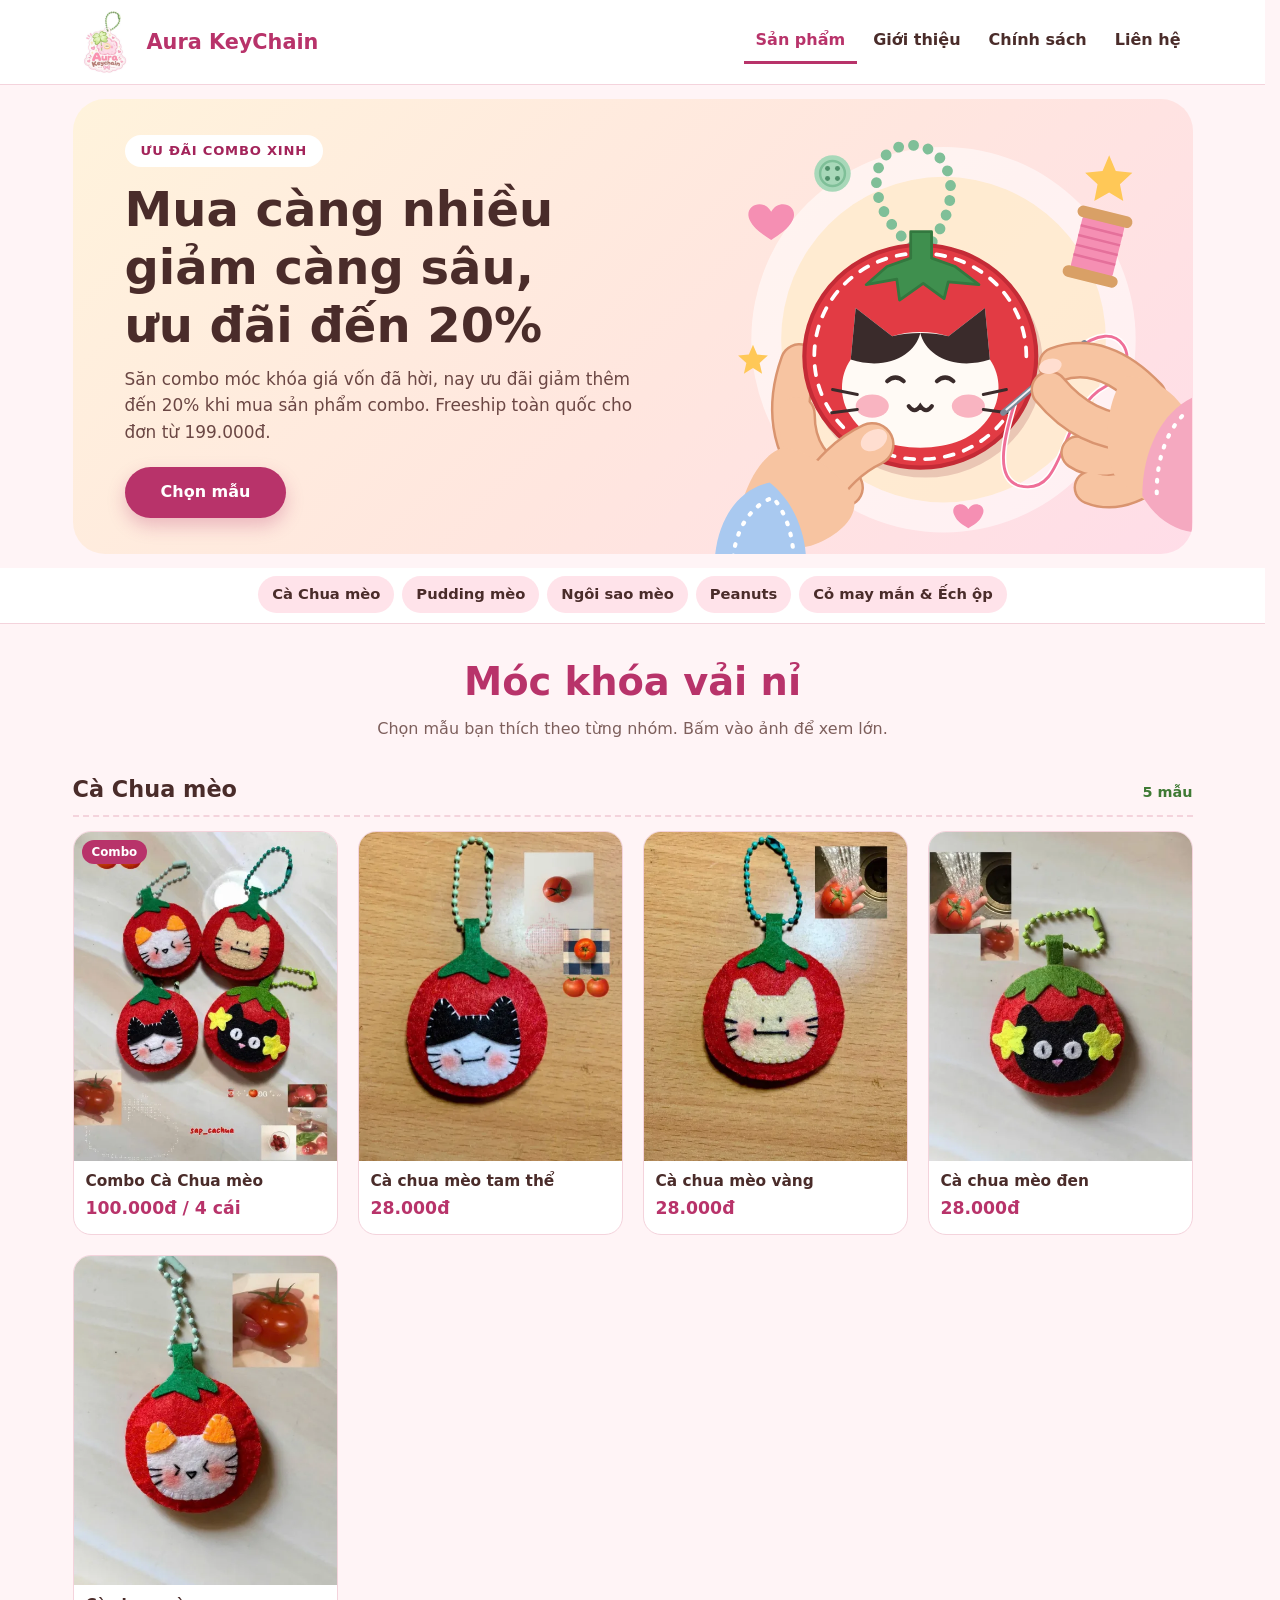
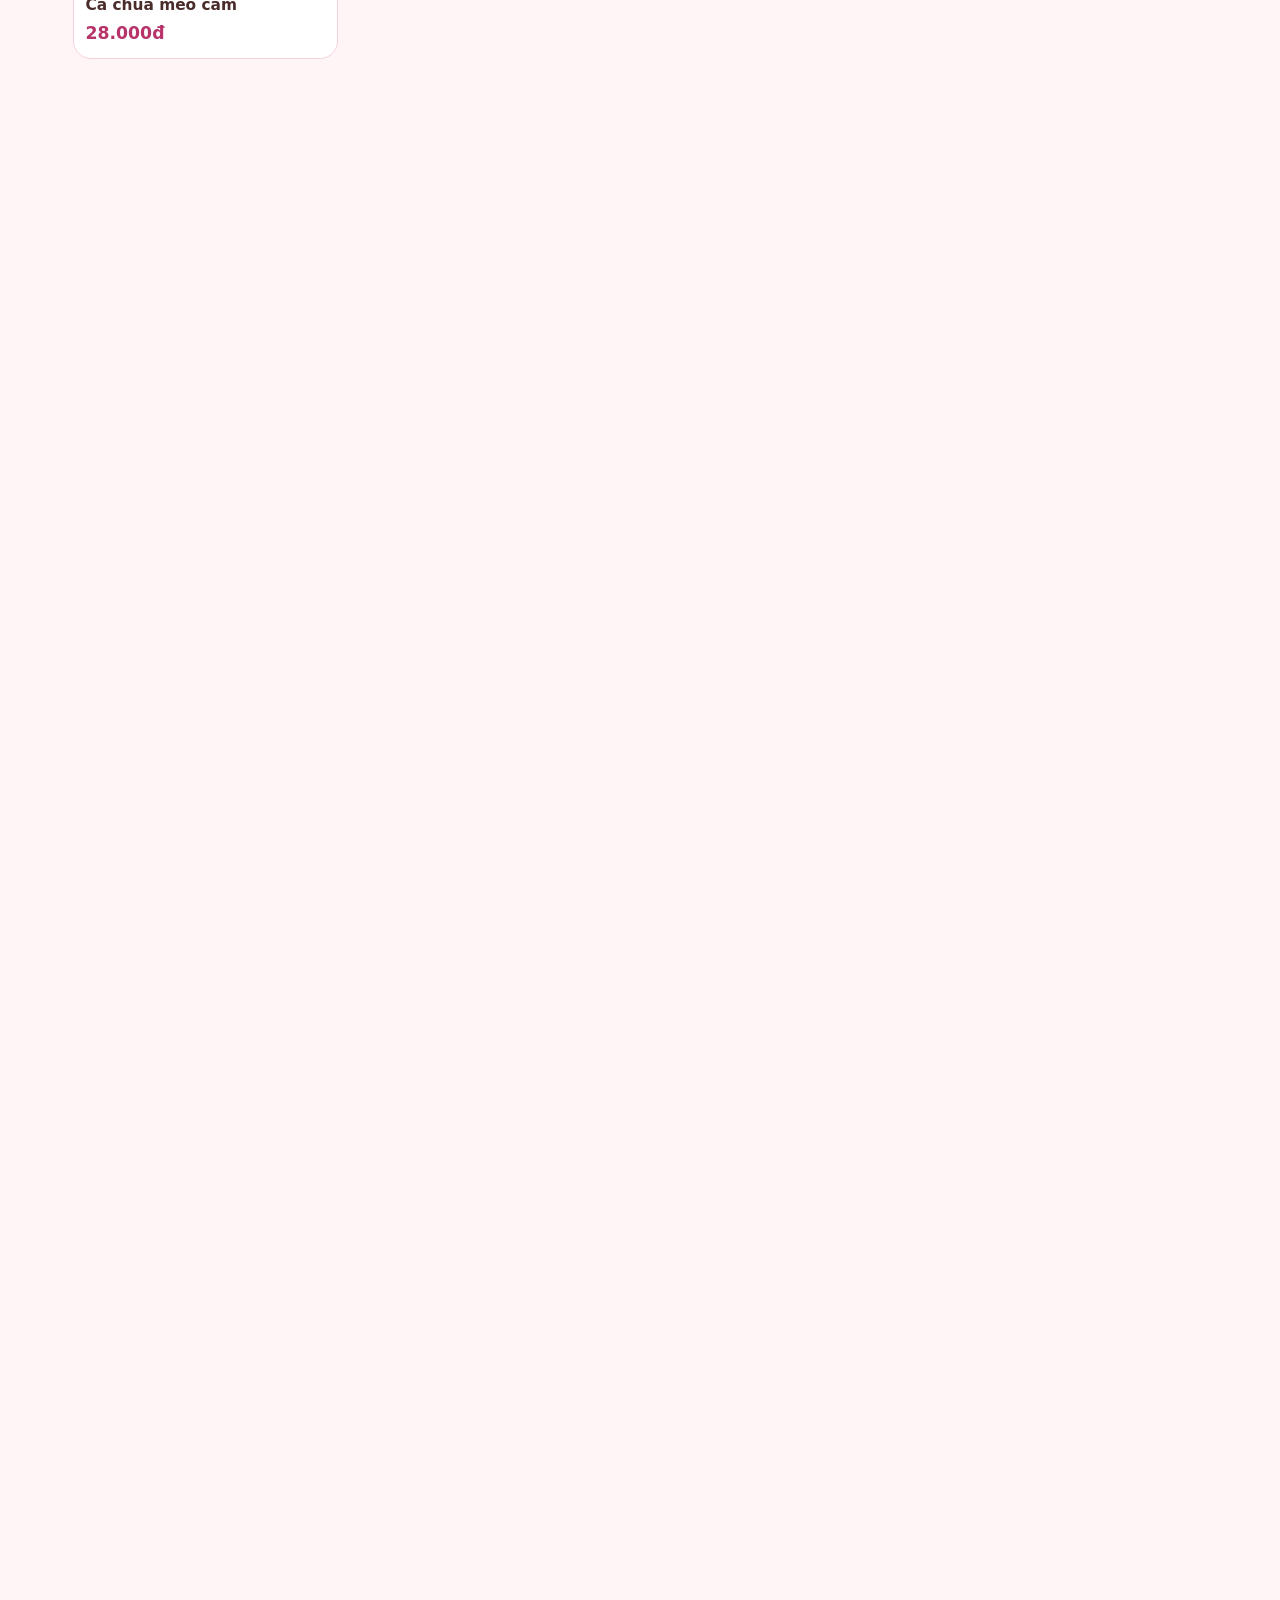
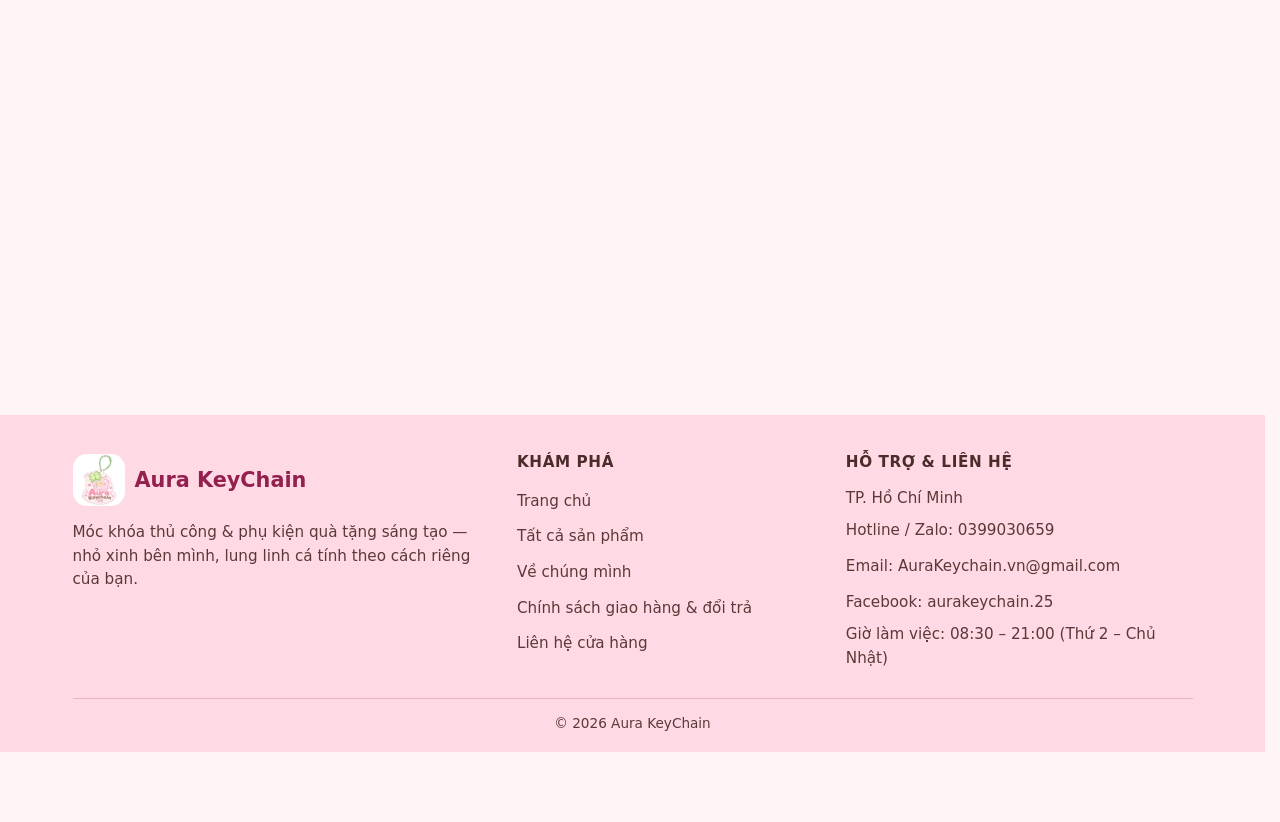
==== commit 364cab7b: "Bỏ giỏ hàng, tồn kho tạm và dòng "website thực hành" để bán hàng thật - Chưa nhận đơn trên web: bỏ g" ====
--- a/index.html
+++ b/index.html
@@ -13,11 +13,6 @@
 <body>
 
 <a class="skip" href="#noi-dung">Bỏ qua tới sản phẩm</a>
-
-<div class="topbar">
-  <p>Website thực hành – không bán hàng thật</p>
-  <button type="button" class="cart-btn" id="cartOpen"><span aria-hidden="true">🛒</span> Giỏ hàng <span id="cartCount">0</span></button>
-</div>
 
 <header class="top">
   <div class="wrap">
@@ -89,7 +84,7 @@
       </ul>
     </div>
   </div>
-  <p class="wrap foot-copy">© 2026 Aura KeyChain · Website thực hành – không bán hàng thật</p>
+  <p class="wrap foot-copy">© 2026 Aura KeyChain</p>
 </footer>
 
 <dialog id="viewer" closedby="any" aria-labelledby="vTitle">
@@ -100,16 +95,12 @@
     <div class="vtext">
       <h2 id="vTitle"></h2>
       <p><b id="vPrice"></b> <span id="vCount"></span></p>
-      <p><span id="vStock"></span></p>
     </div>
     <button type="button" class="nav" id="vNext" aria-label="Ảnh sau">›</button>
   </div>
-  <button type="button" class="add" id="vAdd">Thêm vào giỏ</button>
-  <p class="visually-hidden" role="status" data-live></p>
 </dialog>
 
 <script src="products.js"></script>
-<script src="cart.js"></script>
 <script src="script.js"></script>
 <script src="analytics.js"></script>
 </body>
--- a/style.css
+++ b/style.css
@@ -3,18 +3,18 @@
   --bg: #fff4f6; --surface: #ffffff; --ink: #4a2c2a; --muted: #7d5f5c;
   --pink: #b8336a; --on-pink: #ffffff; --soft: #ffe3ea; --green: #3f7a34;
   --line: #f4d3dc; --shadow: 0 10px 28px rgba(120, 40, 70, .14);
-  --foot-bg: #ffd9e4; --foot-ink: #593a38; --foot-brand: #94204f; --danger: #b3261e;
+  --foot-bg: #ffd9e4; --foot-ink: #593a38; --foot-brand: #94204f;
 }
 @media (prefers-color-scheme: dark) {
   :root {
     --bg: #1f1416; --surface: #2b1c20; --ink: #f8e9ec; --muted: #c9aab0;
     --pink: #f291b5; --on-pink: #2b1219; --soft: #43252f; --green: #9bd18c;
     --line: #4a2f37; --shadow: 0 10px 28px rgba(0, 0, 0, .45);
-    --foot-bg: #40222d; --foot-ink: #ecd3d9; --foot-brand: #ffb0cb; --danger: #ffb4ab;
+    --foot-bg: #40222d; --foot-ink: #ecd3d9; --foot-brand: #ffb0cb;
   }
 }
 * { box-sizing: border-box; }
-html { scroll-behavior: smooth; scroll-padding-top: 124px; scrollbar-gutter: stable; }
+html { scroll-behavior: smooth; scroll-padding-top: 70px; scrollbar-gutter: stable; }
 body { margin: 0; background: var(--bg); color: var(--ink); line-height: 1.55;
   font-family: "Segoe UI", system-ui, -apple-system, Roboto, Arial, sans-serif; }
 a { color: inherit; }
@@ -23,13 +23,6 @@
 .wrap { width: min(1120px, 100% - 28px); margin-inline: auto; }
 .skip { position: absolute; left: -999px; }
 .skip:focus { left: 12px; top: 12px; z-index: 40; padding: 8px 14px; border-radius: 8px; background: var(--surface); }
-
-/* Dải trên cùng luôn hiển thị: lời nhắc website thực hành và nút giỏ hàng */
-.topbar { position: sticky; top: 0; z-index: 30; display: flex; align-items: center; gap: 10px; height: 54px; padding: 0 14px; background: #4a2c2a; color: #fff; }
-.topbar p { flex: 1; margin: 0; font-size: .86rem; font-weight: 700; line-height: 1.3; text-align: center; }
-.cart-btn { display: flex; align-items: center; gap: 6px; min-height: 40px; padding: 4px 6px 4px 14px; border: 0; border-radius: 999px; background: #fff; color: #94204f; font-weight: 700; white-space: nowrap; }
-.cart-btn #cartCount { display: inline-block; min-width: 28px; padding: 2px 8px; border-radius: 999px; background: #b8336a; color: #fff; font-size: .85rem; }
-.topbar :focus-visible { outline-color: #fff; }
 
 /* Đầu trang: tên cửa hàng và menu các trang */
 .top { background: var(--surface); border-bottom: 1px solid var(--line); }
@@ -59,7 +52,7 @@
 }
 
 /* Menu nhóm sản phẩm, dính ở mép trên khi cuộn */
-.groups { position: sticky; top: 54px; z-index: 10; background: var(--surface); border-bottom: 1px solid var(--line); }
+.groups { position: sticky; top: 0; z-index: 10; background: var(--surface); border-bottom: 1px solid var(--line); }
 .groups ul { display: flex; justify-content: safe center; gap: 8px; min-height: 55px; margin-block: 0; padding: 8px 2px; overflow-x: auto; list-style: none; }
 .groups a { display: block; padding: 7px 14px; border-radius: 999px; background: var(--soft); font-size: .92rem; font-weight: 600; white-space: nowrap; text-decoration: none; }
 .groups a:hover { background: var(--pink); color: var(--on-pink); }
@@ -73,8 +66,8 @@
 #catalog { min-height: 100vh; }
 #catalog section { margin-inline: -12px; padding: 26px 12px 6px; }
 /* Các nhóm phía dưới chỉ được dựng khi sắp cuộn tới (nhóm đầu có thể thấy ngay nên không áp dụng) */
-#catalog section + section { content-visibility: auto; contain-intrinsic-size: auto none auto 810px; }
-@media (min-width: 960px) { #catalog section + section { contain-intrinsic-size: auto none auto 565px; } }
+#catalog:not(.all) section + section { content-visibility: auto; contain-intrinsic-size: auto none auto 810px; }
+@media (min-width: 960px) { #catalog:not(.all) section + section { contain-intrinsic-size: auto none auto 565px; } }
 .group-head { display: flex; align-items: baseline; justify-content: space-between; gap: 12px; margin-bottom: 14px; border-bottom: 2px dashed var(--line); }
 .group-head h2 { margin: 0 0 8px; font-size: 1.4rem; }
 .total { color: var(--green); font-size: .9rem; font-weight: 700; }
@@ -91,12 +84,7 @@
 .count { right: 8px; bottom: 8px; background: rgba(40, 20, 24, .78); color: #fff; }
 .combo { left: 8px; top: 8px; background: var(--pink); color: var(--on-pink); }
 .card h3 { margin: 0; padding: 10px 12px 0; font-size: .96rem; line-height: 1.35; }
-.price { margin: auto 0 0; padding: 4px 12px 0; color: var(--pink); font-size: 1.08rem; font-weight: 800; }
-.stock { color: var(--green); font-size: .8rem; font-weight: 600; }
-.card .stock { margin: 0; padding: 0 12px 8px; }
-.add { min-height: 42px; padding: 8px 14px; border: 0; border-radius: 999px; background: var(--pink); color: var(--on-pink); font-weight: 700; }
-.add[aria-disabled="true"] { background: var(--soft); color: var(--muted); cursor: default; }
-.card .add { margin: 0 10px 12px; font-size: .9rem; }
+.price { margin: auto 0 0; padding: 4px 12px 12px; color: var(--pink); font-size: 1.08rem; font-weight: 800; }
 
 /* Trang chính sách và liên hệ */
 .doc { max-width: 760px; }
@@ -156,7 +144,7 @@
 #viewer { width: min(94vw, 560px); max-height: 94dvh; padding: 0; border: 0; border-radius: 18px; background: var(--surface); color: var(--ink); box-shadow: var(--shadow); }
 #viewer:modal { overscroll-behavior: contain; }
 #viewer::backdrop { background: rgba(30, 12, 18, .75); overflow: hidden; overscroll-behavior: contain; }
-#vImg { display: block; width: 100%; height: auto; max-height: calc(94dvh - 176px); object-fit: contain; background: var(--soft); }
+#vImg { display: block; width: 100%; height: auto; max-height: calc(94dvh - 96px); object-fit: contain; background: var(--soft); }
 .vbar { display: flex; align-items: center; gap: 10px; min-height: 90px; padding: 10px 12px; }
 .vtext { flex: 1; text-align: center; }
 .vtext h2 { margin: 0; font-size: 1.05rem; }
@@ -166,54 +154,6 @@
 .nav, .close { display: grid; place-items: center; width: 44px; height: 44px; border: 0; border-radius: 50%; font-size: 1.6rem; line-height: 1; }
 .nav { flex: none; background: var(--soft); color: var(--ink); }
 .close { position: absolute; top: 10px; right: 10px; z-index: 1; background: rgba(40, 20, 24, .78); color: #fff; }
-#vAdd { display: block; margin: 0 auto 14px; padding-inline: 28px; }
 [hidden] { display: none !important; }
-.visually-hidden { position: absolute; width: 1px; height: 1px; margin: -1px; overflow: hidden; clip-path: inset(50%); white-space: nowrap; }
-
-/* Hộp giỏ hàng và đặt hàng */
-#cart { width: min(96vw, 560px); max-height: 94dvh; padding: 0; border: 0; border-radius: 22px; background: var(--surface); color: var(--ink); box-shadow: var(--shadow); }
-#cart[open] { display: flex; flex-direction: column; }
-#cart:modal { overscroll-behavior: contain; }
-#cart::backdrop { background: rgba(30, 12, 18, .65); overflow: hidden; overscroll-behavior: contain; }
-.cart-head { display: flex; align-items: center; justify-content: space-between; padding: 12px 16px; border-bottom: 1px solid var(--line); }
-.cart-head h2 { margin: 0; color: var(--pink); font-size: 1.3rem; }
-.cart-close { width: 44px; height: 44px; border: 0; border-radius: 50%; background: var(--soft); color: var(--ink); font-size: 1.5rem; line-height: 1; }
-.cart-body { min-height: 0; overflow-y: auto; overscroll-behavior: contain; padding: 6px 16px 18px; }
-.cart-practice { margin: 0; padding: 8px 16px; background: #4a2c2a; color: #fff; font-size: .8rem; font-weight: 700; text-align: center; }
-#cartEmpty, #cartDone { padding: 14px 0; text-align: center; }
-.cart-items { margin: 0; padding: 0; list-style: none; }
-.cart-items li { display: grid; grid-template-columns: 64px minmax(0, 1fr) auto; gap: 12px; padding: 12px 0; border-bottom: 1px dashed var(--line); }
-.cart-items img { width: 64px; height: 80px; border-radius: 10px; object-fit: cover; }
-.cart-items h3 { margin: 0; font-size: .95rem; line-height: 1.35; }
-.cart-items p { margin: 2px 0; color: var(--muted); font-size: .85rem; }
-.cart-items p.stock { color: var(--green); }
-.cart-items .line { color: var(--pink); white-space: nowrap; }
-.row-actions { display: flex; flex-wrap: wrap; align-items: center; gap: 12px; margin-top: 6px; }
-.qty { display: flex; align-items: center; gap: 4px; }
-.qty button { width: 40px; height: 40px; border: 1px solid var(--line); border-radius: 50%; background: var(--soft); color: var(--ink); font-size: 1.2rem; line-height: 1; }
-.qty button:disabled { opacity: .45; cursor: default; }
-.qty output { min-width: 2.2em; font-weight: 700; text-align: center; }
-.remove { min-height: 40px; border: 0; background: none; color: var(--danger); font-weight: 600; text-decoration: underline; }
-.sum { margin: 14px 0 4px; }
-.sum div { display: flex; justify-content: space-between; gap: 12px; padding: 3px 0; }
-.sum dd { margin: 0; font-weight: 700; }
-.sum .sum-total { margin-top: 6px; padding-top: 8px; border-top: 2px solid var(--line); color: var(--pink); font-size: 1.15rem; font-weight: 800; }
-.hint { margin: 6px 0; color: var(--muted); font-size: .85rem; }
-#order h3 { margin: 18px 0 8px; font-size: 1.1rem; }
-.field { margin-bottom: 10px; }
-.field label { display: block; margin-bottom: 3px; font-weight: 600; font-size: .92rem; }
-.field input, .field textarea { width: 100%; padding: 10px 12px; border: 2px solid var(--line); border-radius: 12px; background: var(--bg); color: var(--ink); font: inherit; font-size: 1rem; }
-.field textarea { resize: vertical; }
-.field [aria-invalid="true"] { border-color: var(--danger); }
-.error { margin: 4px 0 0; color: var(--danger); font-size: .86rem; font-weight: 600; }
-.error::before { content: "⚠ "; }
-fieldset { margin: 0 0 8px; padding: 8px 12px; border: 2px solid var(--line); border-radius: 12px; }
-legend { padding: 0 4px; font-weight: 600; font-size: .92rem; }
-.pay { display: flex; align-items: center; gap: 8px; min-height: 36px; }
-.pay input { width: 20px; height: 20px; accent-color: var(--pink); }
-#cart .cta { border: 0; font: inherit; font-weight: 700; background: var(--pink); color: var(--on-pink); }
-#order .cta { width: 100%; margin-top: 6px; }
-#doneTitle { color: var(--pink); font-size: 1.3rem; }
-.check-note { padding: 12px; border: 2px dashed var(--pink); border-radius: 14px; font-weight: 700; }
 
 @media (prefers-reduced-motion: reduce) { * { scroll-behavior: auto !important; transition: none !important; } }
